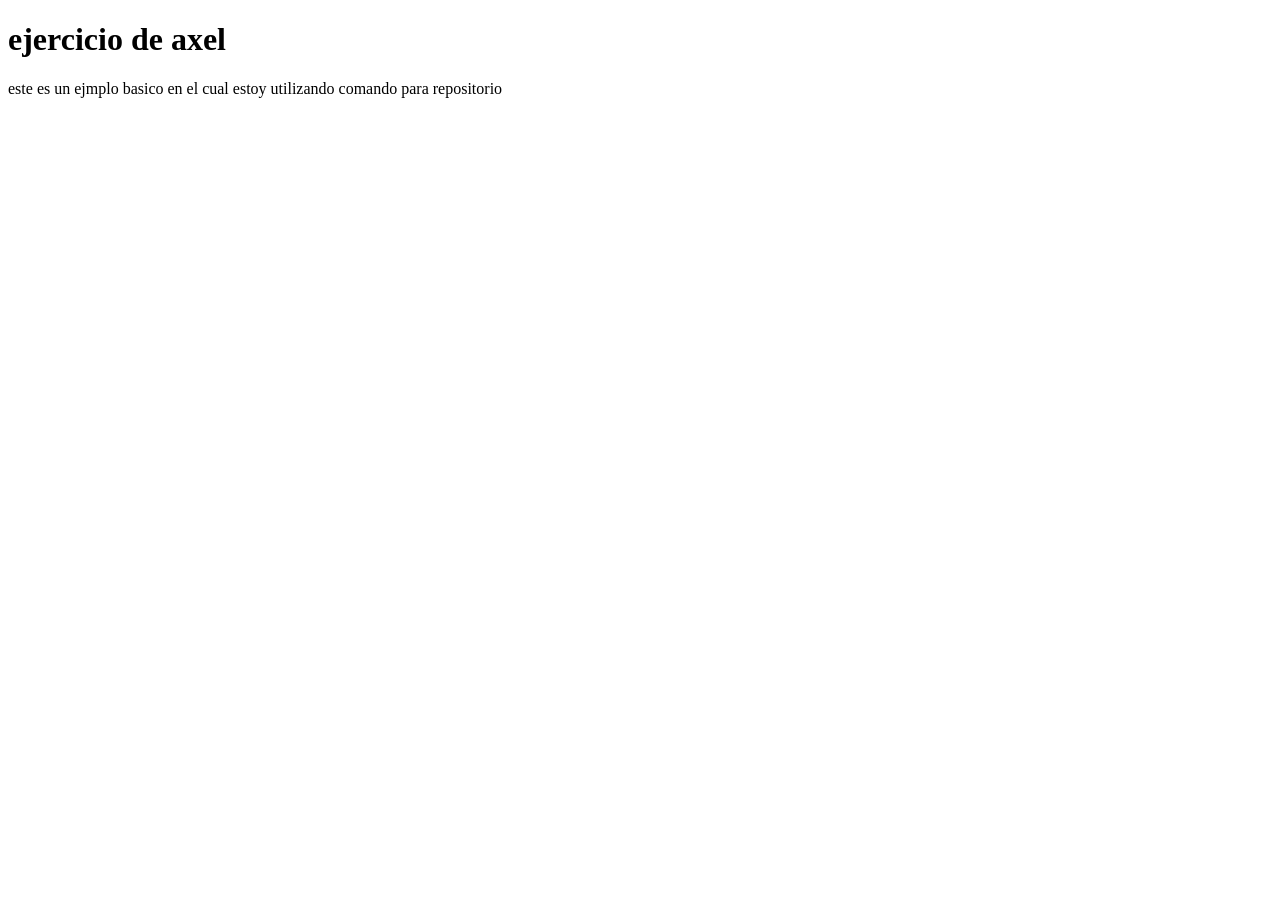
==== index.html @ 8bb1ef77 "mi primer repositorio con el archivo index" ====
<!DOCTYPE html>
<html lang="en">
<head>
    <meta charset="UTF-8">
    <meta name="viewport" content="width=device-width, initial-scale=1.0">
    <title>Document</title>
    <h1> ejercicio de axel</h1>

</head>
<body>
    este es un ejmplo basico en el cual estoy utilizando comando para repositorio
</body>
</html>
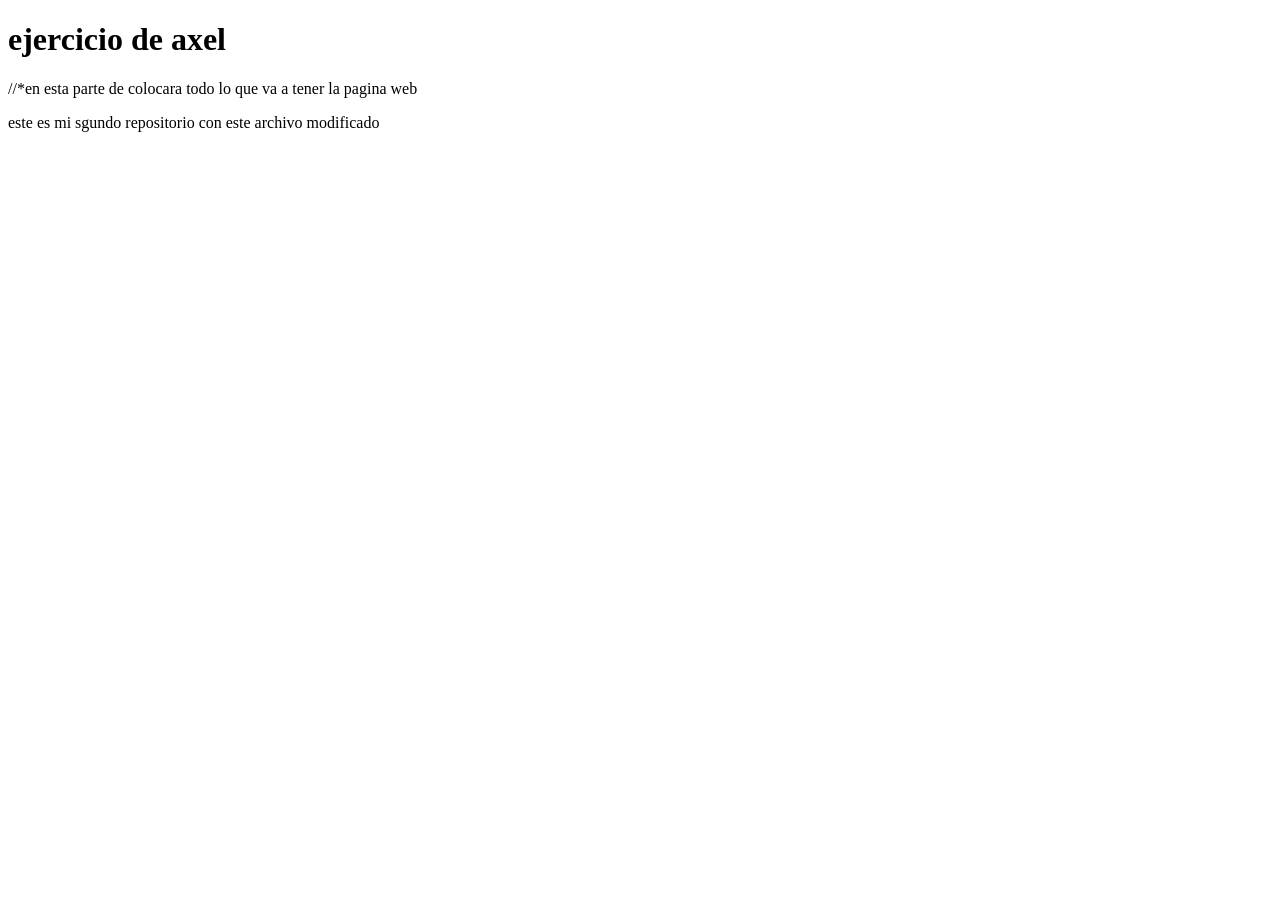
==== commit 98feb311: "cambio archivo index" ====
--- a/index.html
+++ b/index.html
@@ -3,11 +3,12 @@
 <head>
     <meta charset="UTF-8">
     <meta name="viewport" content="width=device-width, initial-scale=1.0">
-    <title>Document</title>
+    <title>ejemplo pagina web basica</title>
     <h1> ejercicio de axel</h1>
 
 </head>
 <body>
-    este es un ejmplo basico en el cual estoy utilizando comando para repositorio
+    //*en esta parte de colocara todo lo que va a tener la pagina web
+    <p> este es mi sgundo repositorio con este archivo modificado</p>
 </body>
 </html>
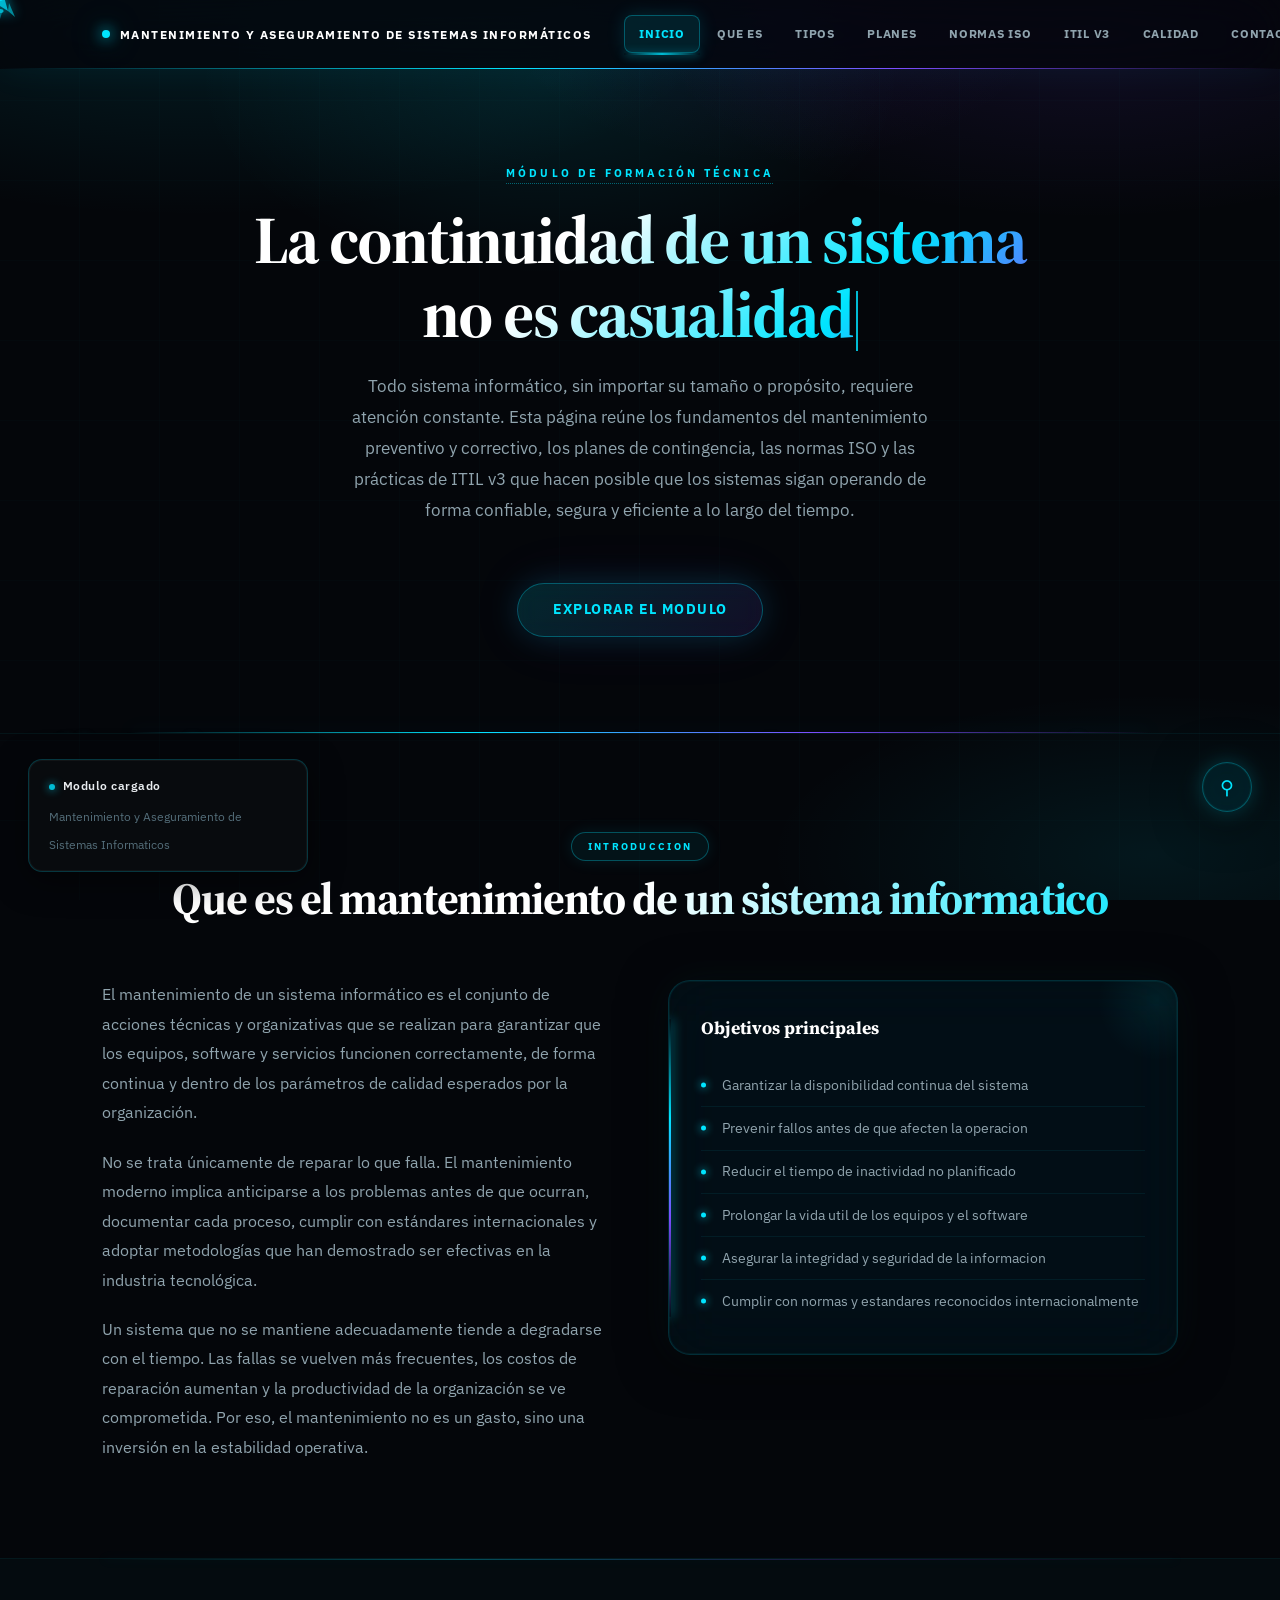
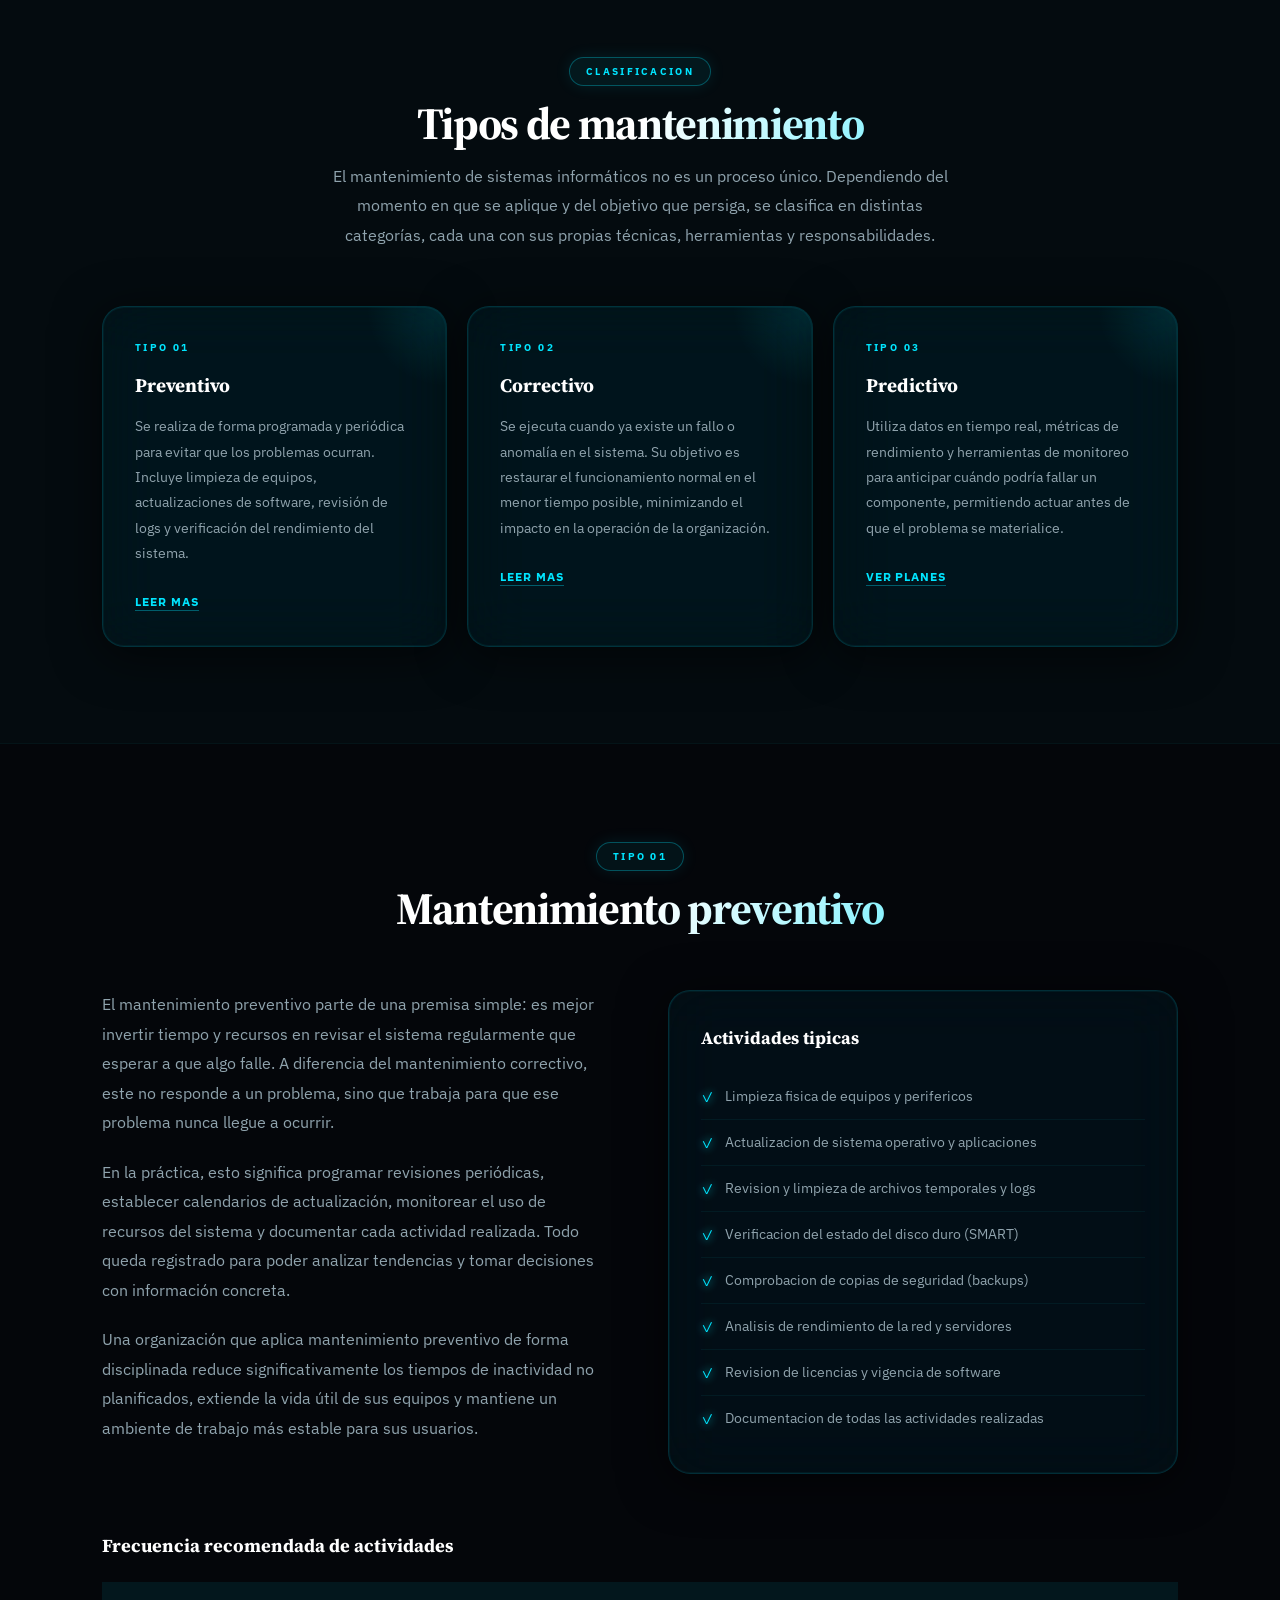
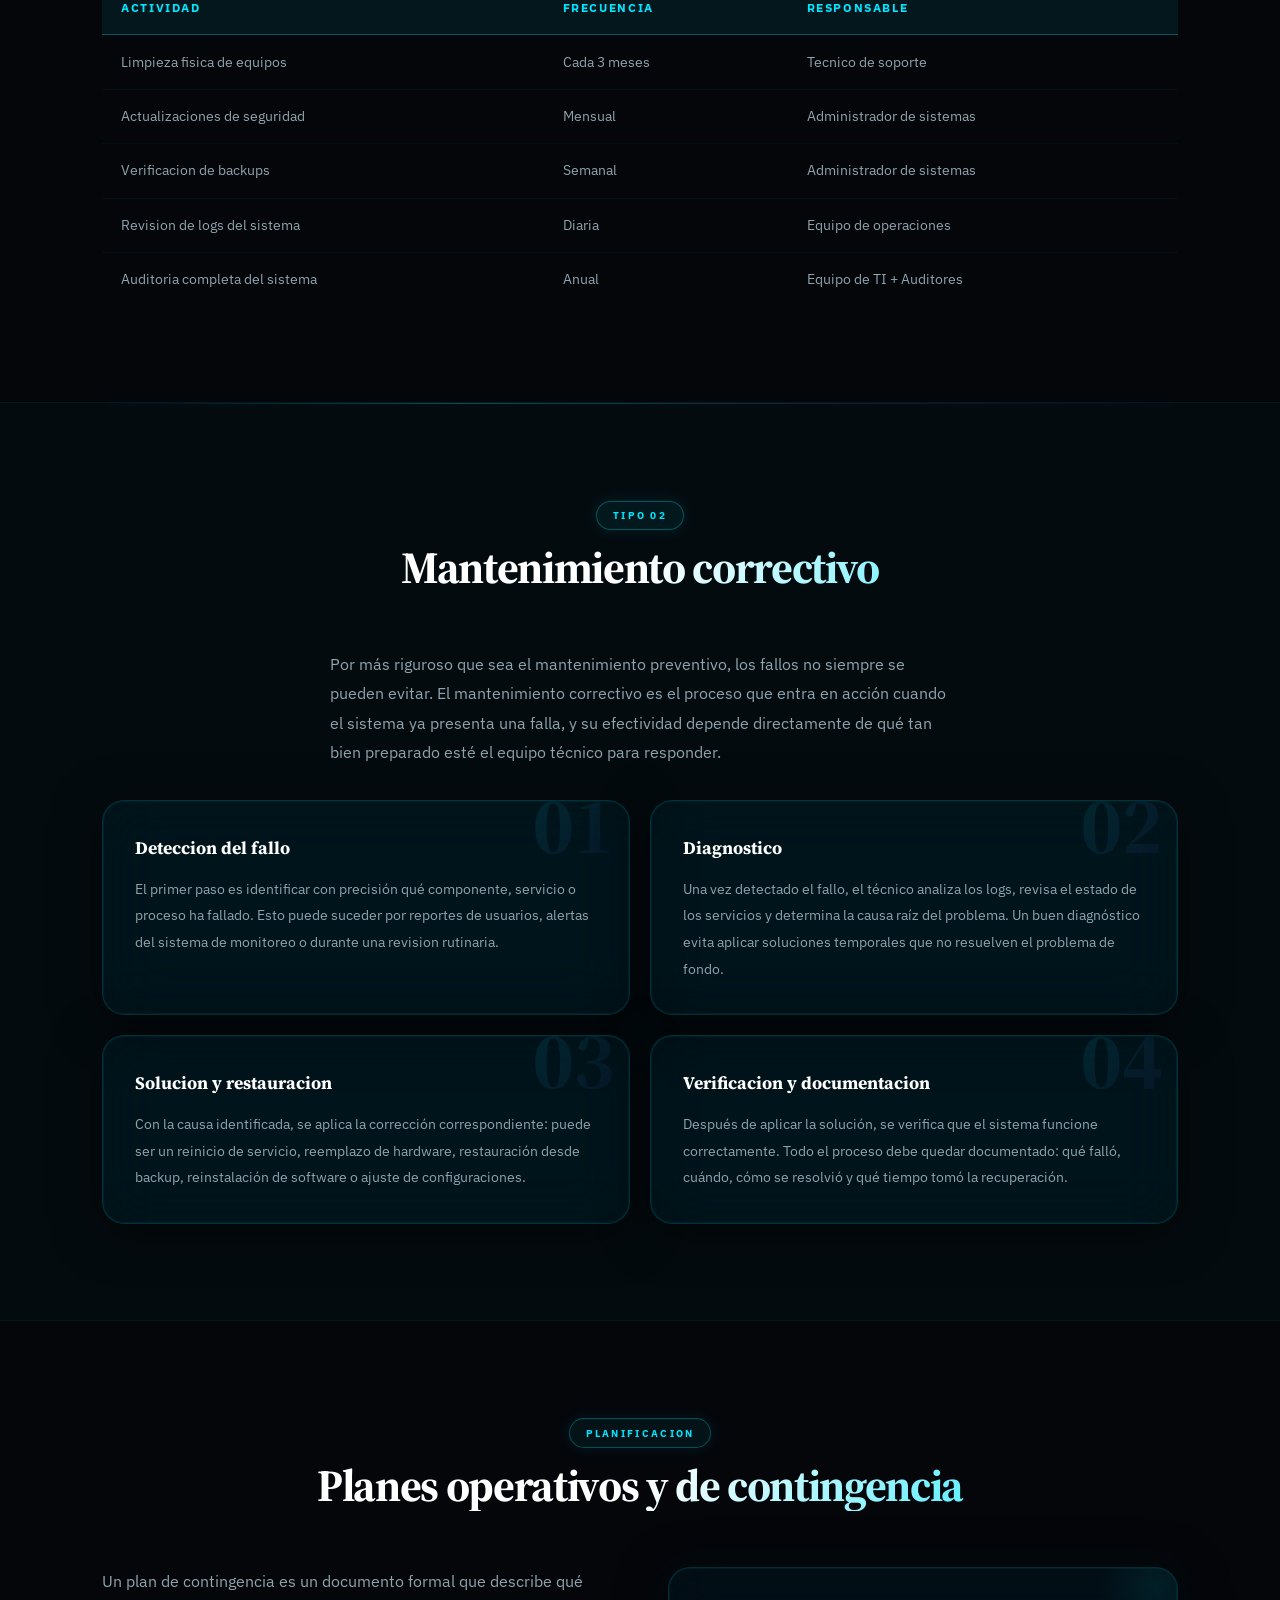
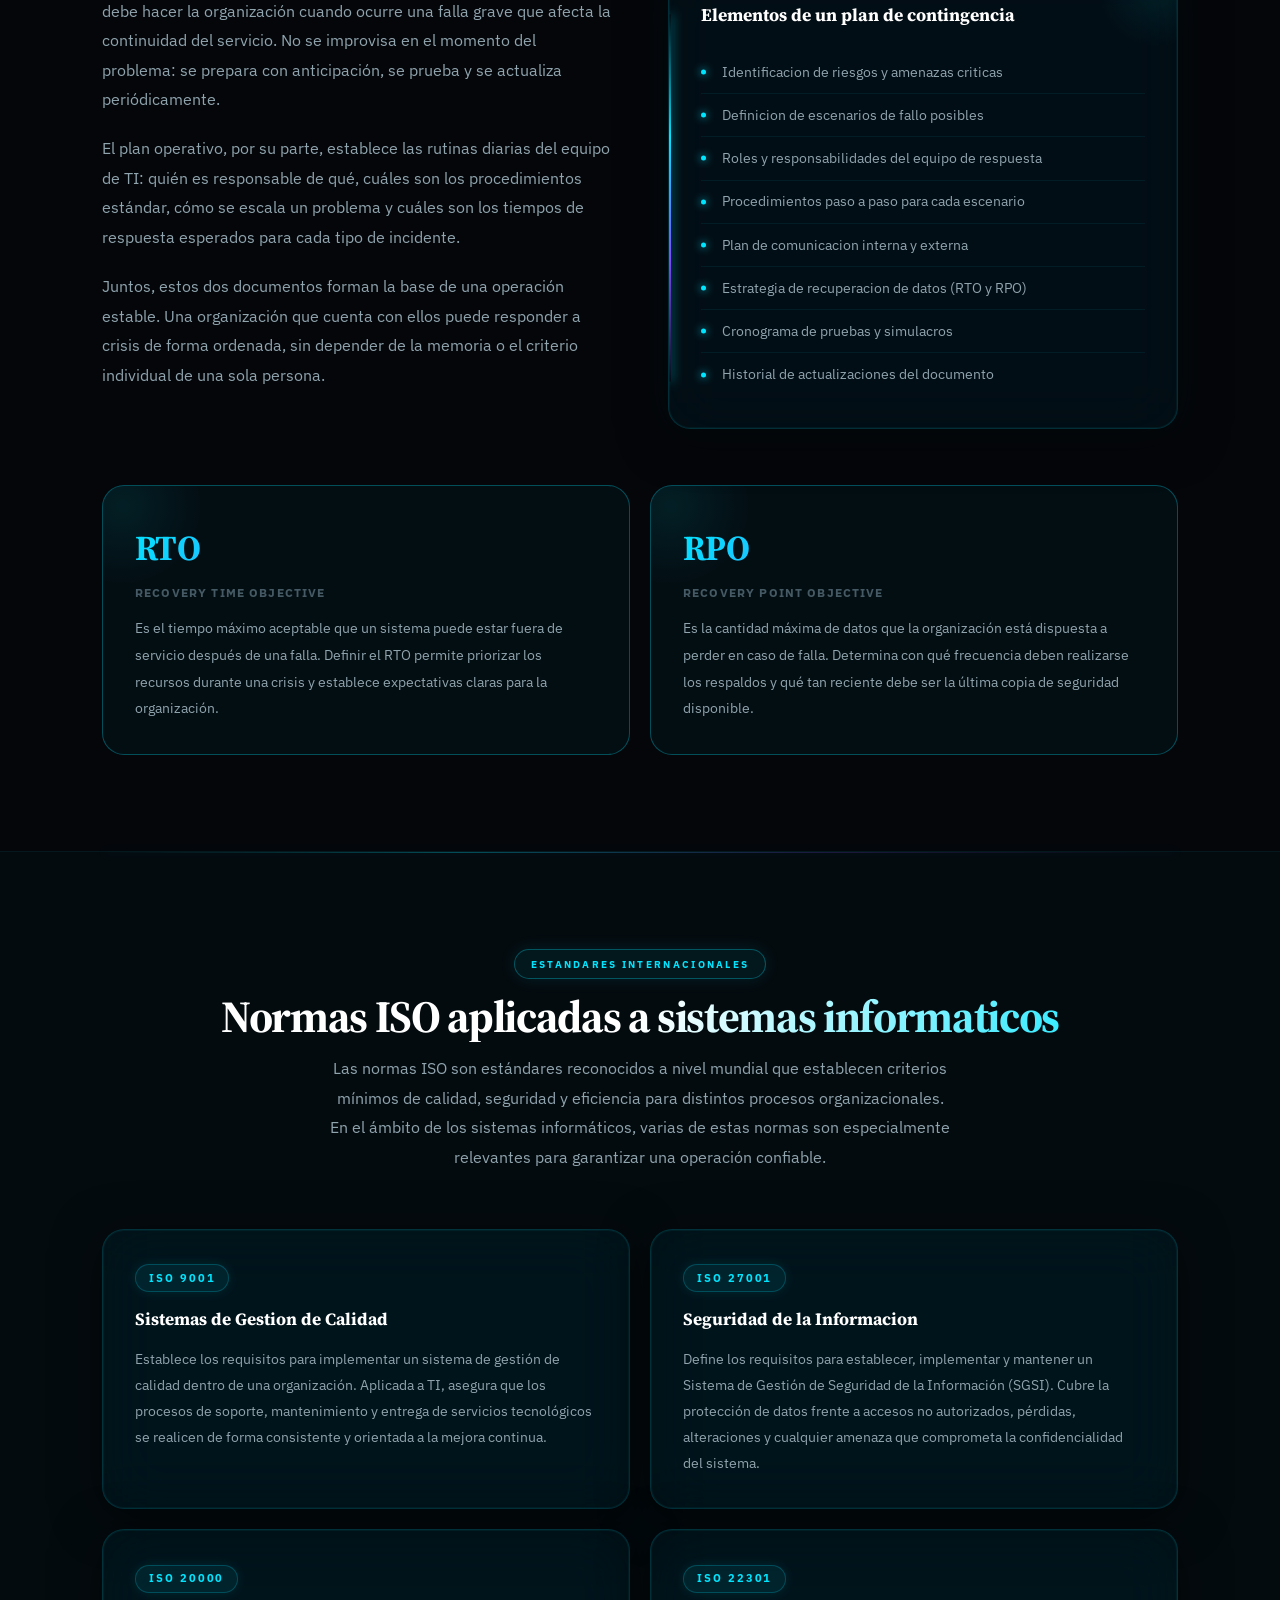
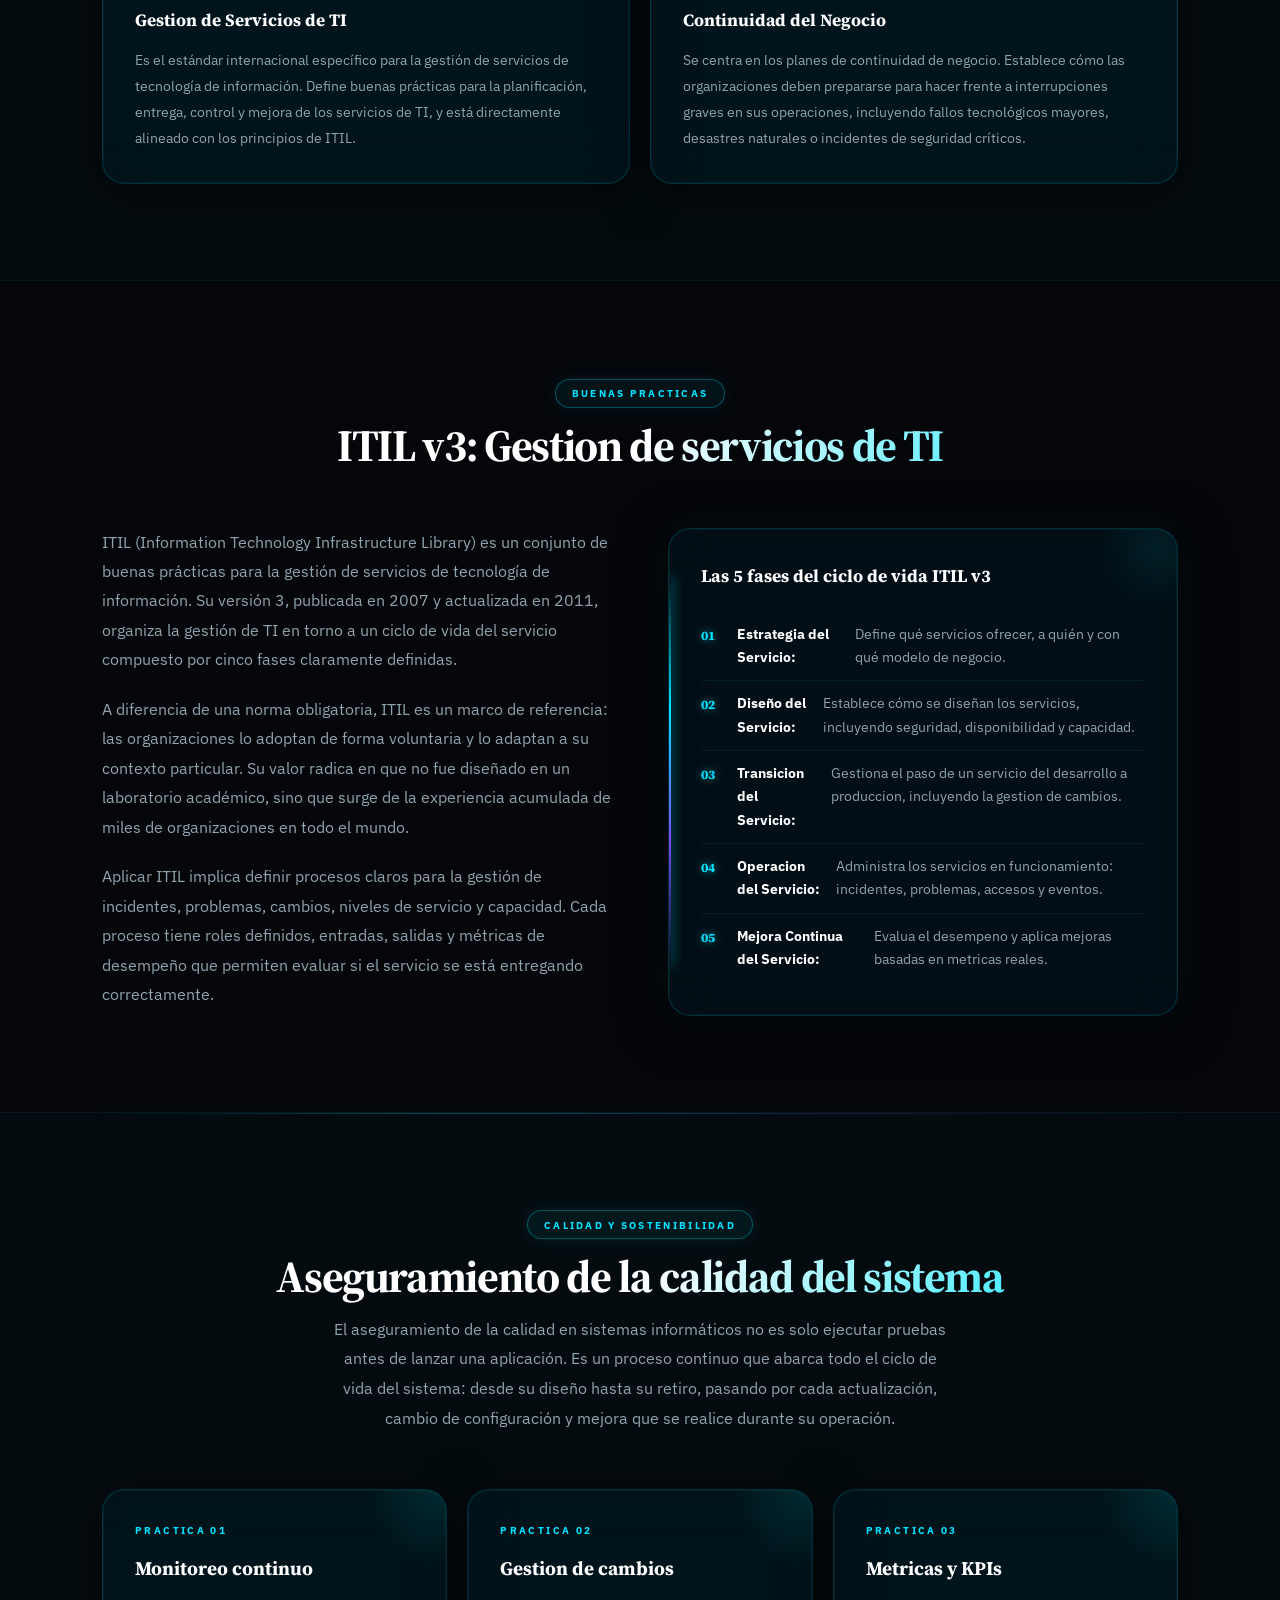
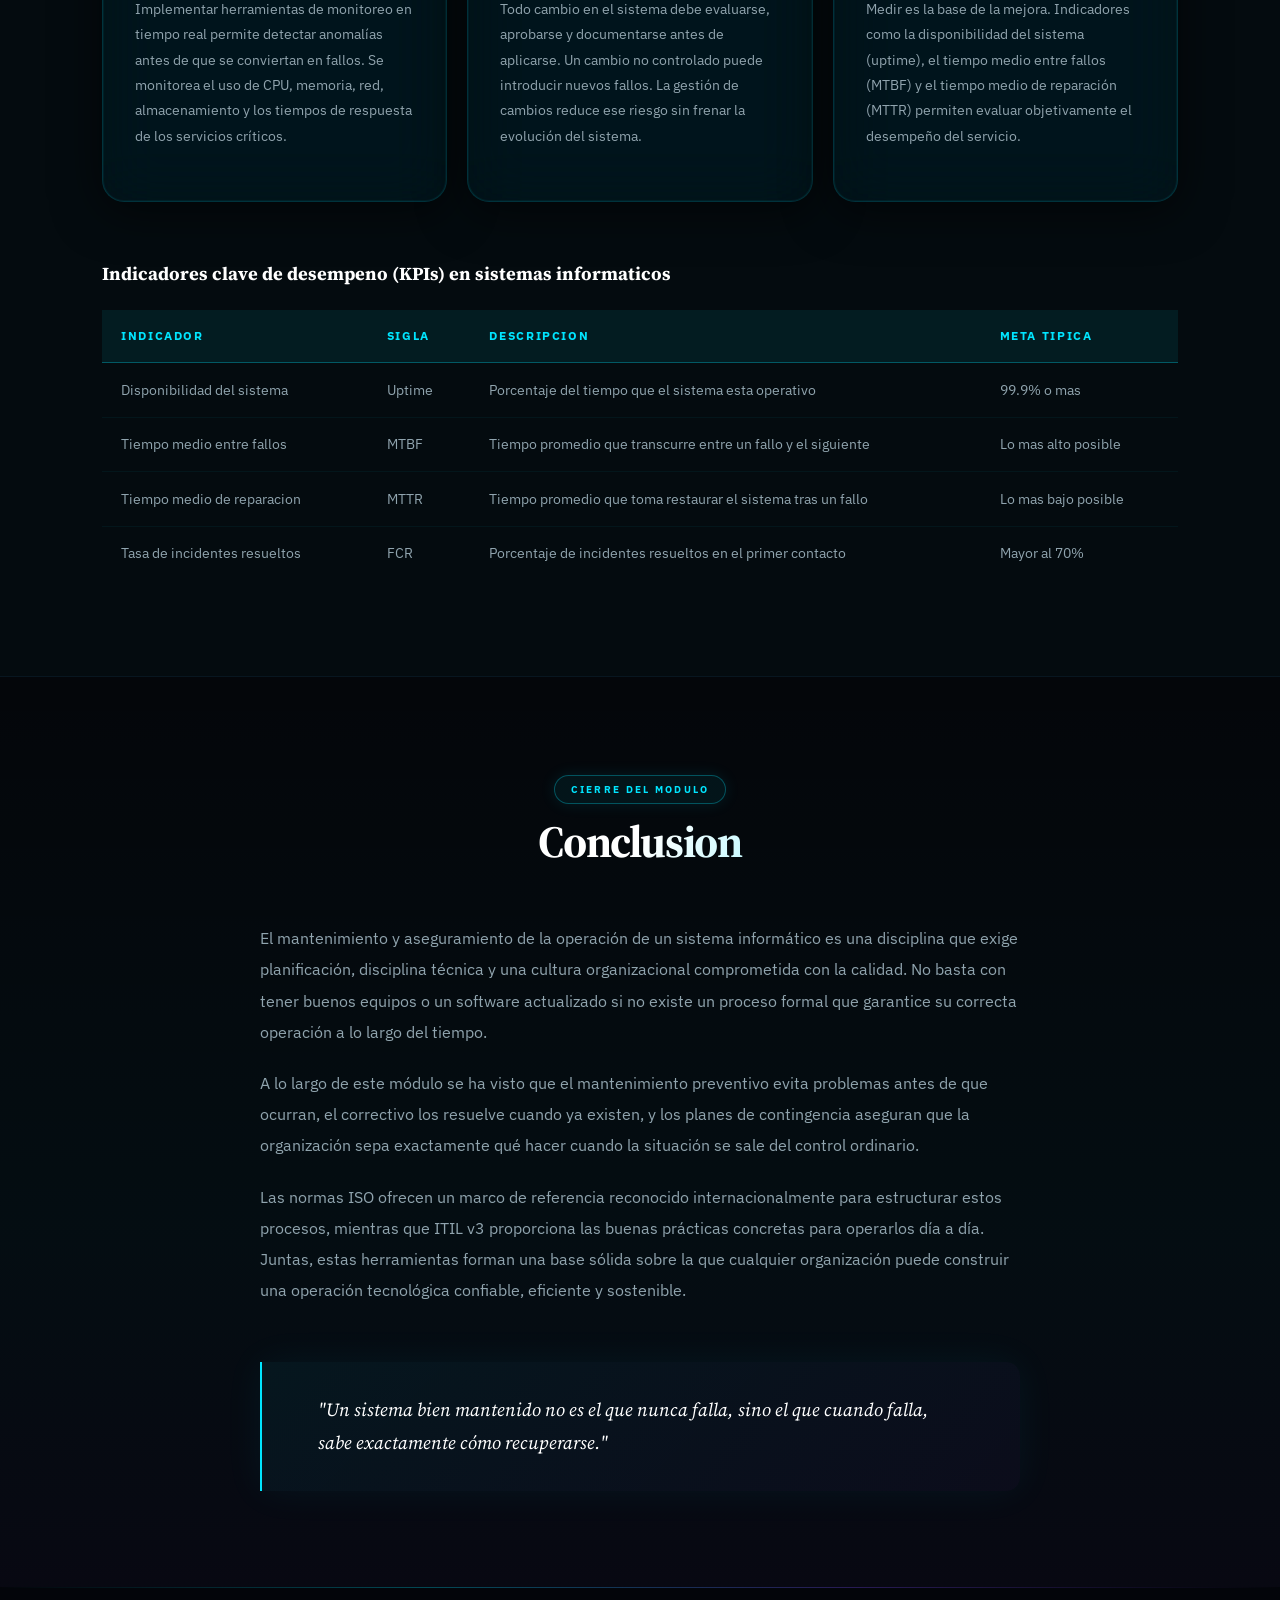
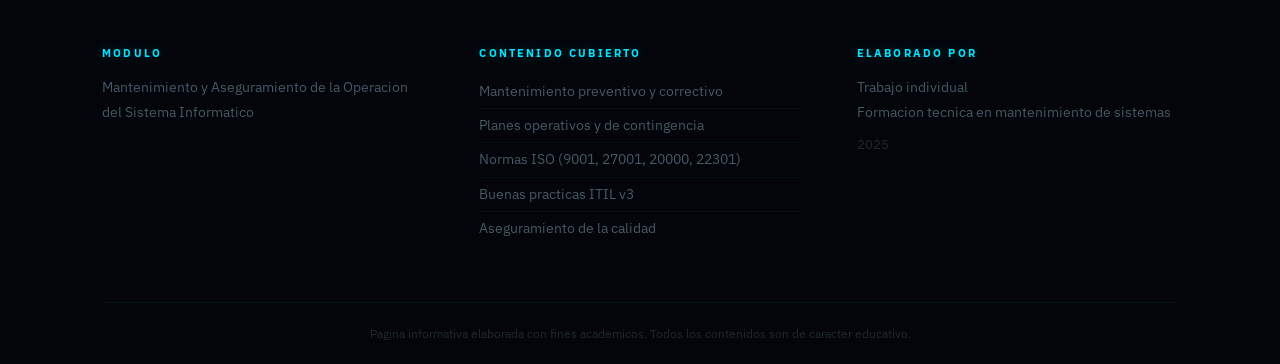
==== commit 8eb874ec: "git commit -adicione un contact, script y un style" ====
--- a/index.html
+++ b/index.html
@@ -1,14 +1,1198 @@
 <!DOCTYPE html>
-<html lang="en">
+<!-- Declaración del tipo de documento: le indica al navegador que este archivo sigue el estándar HTML5 -->
+
+<html lang="es">
+<!-- Etiqueta raíz de todo el documento HTML. El atributo lang="es" le dice al navegador y a los lectores de pantalla que el contenido está en español -->
+
 <head>
-    <meta charset="UTF-8">
-    <meta name="viewport" content="width=device-width, initial-scale=1.0">
-    <title>ejemplo pagina web basica</title>
-    <h1> ejercicio de axel</h1>
+  <!-- La sección <head> contiene metadatos del documento: no se muestra en pantalla pero es esencial para el navegador y los motores de búsqueda -->
+
+  <meta charset="UTF-8" />
+  <!-- Define la codificación de caracteres como UTF-8, lo que permite mostrar tildes, ñ y otros caracteres del español correctamente -->
+
+  <meta name="viewport" content="width=device-width, initial-scale=1.0" />
+  <!-- Hace que la página sea responsiva: ajusta el ancho al del dispositivo y evita que se vea en zoom reducido en móviles -->
+
+  <meta name="description" content="Página informativa sobre el mantenimiento y aseguramiento de la operación del sistema informático, incluyendo mantenimiento preventivo, correctivo, normas ISO e ITIL v3." />
+  <!-- Descripción de la página para motores de búsqueda. Aparece en los resultados de Google como el texto debajo del título -->
+
+  <meta name="author" content="Estudiante - Módulo Mantenimiento de Sistemas" />
+  <!-- Indica el autor del documento -->
+
+  <title>Mantenimiento y Aseguramiento de Sistemas Informáticos</title>
+  <!-- Título que aparece en la pestaña del navegador y en los resultados de búsqueda -->
+
+  <link rel="stylesheet" href="style.css" />
+  <!-- Vincula el archivo externo style.css que contendrá todos los estilos visuales de la página. Se trabajará aparte -->
+
+  <link href="https://fonts.googleapis.com/css2?family=Source+Serif+4:wght@400;600;700&family=IBM+Plex+Sans:wght@400;500;600&display=swap" rel="stylesheet" />
+  <!-- Importa dos tipografías de Google Fonts: Source Serif 4 para títulos y IBM Plex Sans para cuerpo de texto -->
 
 </head>
+
 <body>
-    //*en esta parte de colocara todo lo que va a tener la pagina web
-    <p> este es mi sgundo repositorio con este archivo modificado</p>
+  <!-- La etiqueta <body> contiene todo el contenido visible de la página: textos, imágenes, menús, secciones, etc. -->
+
+  <!-- ============================================================
+       ENCABEZADO PRINCIPAL (HEADER)
+       Contiene el título del sitio y el menú de navegación principal.
+       Se muestra fijo en la parte superior de la página.
+  ============================================================ -->
+  <header id="inicio">
+    <!-- <header> es un elemento semántico de HTML5 que representa la cabecera del sitio -->
+    <!-- id="inicio" permite que el menú pueda hacer scroll hasta esta sección con un enlace ancla (#inicio) -->
+
+    <div class="header-inner">
+      <!-- Contenedor interno que limita el ancho del contenido y lo centra en pantalla -->
+
+      <div class="logo-area">
+        <!-- Área del logo o nombre del sitio, ubicada a la izquierda del encabezado -->
+        <span class="logo-tag">Módulo Técnico</span>
+        <!-- Etiqueta pequeña sobre el título principal que categoriza el tipo de contenido -->
+        <h1 class="site-title">Mantenimiento y Aseguramiento de Sistemas Informáticos</h1>
+        <!-- Título principal del sitio. H1 es el encabezado más importante del documento; solo debe haber uno por página -->
+      </div>
+
+      <!-- ============================================================
+           MENÚ DE NAVEGACIÓN PRINCIPAL
+           Permite al usuario moverse entre las secciones de la página
+           usando anclas (href="#id") sin recargar el documento.
+      ============================================================ -->
+      <nav class="main-nav" aria-label="Navegación principal">
+        <!-- <nav> es un elemento semántico para bloques de navegación -->
+        <!-- aria-label ayuda a los lectores de pantalla a identificar que este es el menú principal -->
+
+        <ul class="nav-list">
+          <!-- Lista desordenada que agrupa todos los ítems del menú -->
+
+          <li><a href="#inicio">Inicio</a></li>
+          <!-- Cada <li> es un ítem de menú. El href="#id" hace scroll hasta la sección con ese id -->
+
+          <li><a href="#que-es">Que es</a></li>
+          <!-- Enlace hacia la sección "Qué es el mantenimiento" -->
+
+          <li class="has-dropdown">
+            <!-- Ítem con submenú desplegable. La clase "has-dropdown" se usará en CSS para estilizarlo -->
+            <a href="#tipos">Tipos</a>
+            <!-- Enlace principal que también dirige a la sección de tipos -->
+
+            <ul class="dropdown">
+              <!-- Submenú oculto que aparece al hacer hover sobre el ítem padre -->
+              <li><a href="#preventivo">Preventivo</a></li>
+              <li><a href="#correctivo">Correctivo</a></li>
+            </ul>
+          </li>
+
+          <li><a href="#planes">Planes</a></li>
+          <!-- Enlace a la sección de planes operativos y de contingencia -->
+
+          <li><a href="#normas-iso">Normas ISO</a></li>
+          <!-- Enlace a la sección sobre normas ISO aplicadas a sistemas informáticos -->
+
+          <li><a href="#itil">ITIL v3</a></li>
+          <!-- Enlace a la sección sobre las buenas prácticas de ITIL versión 3 -->
+
+          <li><a href="#calidad">Calidad</a></li>
+          <!-- Enlace a la sección sobre aseguramiento de la calidad del sistema -->
+
+          <li><a href="#contact.html">Contacto</a></li>
+          <!-- Enlace hacia la conclusión del módulo -->
+
+        </ul>
+        <!-- Fin de la lista de navegación -->
+
+      </nav>
+      <!-- Fin del menú de navegación -->
+
+    </div>
+    <!-- Fin del contenedor interno del header -->
+
+  </header>
+  <!-- Fin del encabezado -->
+
+
+  <!-- ============================================================
+       SECCIÓN HERO (PRESENTACIÓN)
+       Primera sección visible al cargar la página. Contiene
+       una introducción breve y llamativa al tema del módulo.
+  ============================================================ -->
+  <section class="hero">
+    <!-- <section> agrupa contenido temáticamente relacionado. La clase "hero" le da estilos especiales de portada -->
+
+    <div class="container">
+      <!-- Contenedor reutilizable que centra y limita el ancho del contenido -->
+
+      <p class="hero-label">Módulo de formación técnica</p>
+      <!-- Etiqueta pequeña que contextualiza la sección antes del título -->
+
+      <h2 class="hero-title">La continuidad de un sistema no es casualidad</h2>
+      <!-- Título llamativo de la sección hero. Usa H2 porque H1 ya está en el header -->
+
+      <p class="hero-text">
+        Todo sistema informático, sin importar su tamaño o propósito, requiere atención constante. 
+        Esta página reúne los fundamentos del mantenimiento preventivo y correctivo, los planes de 
+        contingencia, las normas ISO y las prácticas de ITIL v3 que hacen posible que los sistemas 
+        sigan operando de forma confiable, segura y eficiente a lo largo del tiempo.
+      </p>
+      <!-- Párrafo introductorio redactado de forma natural, como lo escribiría un estudiante -->
+
+      <a href="#que-es" class="btn-primary">Explorar el modulo</a>
+      <!-- Botón de llamada a la acción que lleva al usuario a la primera sección de contenido -->
+
+    </div>
+
+  </section>
+  <!-- Fin de la sección hero -->
+
+
+  <!-- ============================================================
+       SECCIÓN: QUÉ ES EL MANTENIMIENTO DE SISTEMAS
+       Explica el concepto general del módulo de forma introductoria.
+  ============================================================ -->
+  <section id="que-es" class="section-block">
+    <!-- id="que-es" permite que el enlace del menú haga scroll hasta aquí al hacer clic -->
+    <!-- La clase "section-block" se usará en CSS para dar espaciado y estilo uniforme a todas las secciones -->
+
+    <div class="container">
+
+      <div class="section-header">
+        <!-- Contenedor del encabezado de sección: título y subtítulo descriptivo -->
+        <span class="section-tag">Introduccion</span>
+        <h2>Que es el mantenimiento de un sistema informatico</h2>
+      </div>
+
+      <div class="content-grid two-col">
+        <!-- Contenedor en grilla de dos columnas: texto a la izquierda, cuadro destacado a la derecha -->
+        <!-- La clase "two-col" se usará en CSS para aplicar display: grid con dos columnas -->
+
+        <div class="text-block">
+          <!-- Bloque de texto corrido con párrafos explicativos -->
+
+          <p>
+            El mantenimiento de un sistema informático es el conjunto de acciones técnicas y 
+            organizativas que se realizan para garantizar que los equipos, software y servicios 
+            funcionen correctamente, de forma continua y dentro de los parámetros de calidad 
+            esperados por la organización.
+          </p>
+
+          <p>
+            No se trata únicamente de reparar lo que falla. El mantenimiento moderno implica 
+            anticiparse a los problemas antes de que ocurran, documentar cada proceso, cumplir 
+            con estándares internacionales y adoptar metodologías que han demostrado ser efectivas 
+            en la industria tecnológica.
+          </p>
+
+          <p>
+            Un sistema que no se mantiene adecuadamente tiende a degradarse con el tiempo. 
+            Las fallas se vuelven más frecuentes, los costos de reparación aumentan y la 
+            productividad de la organización se ve comprometida. Por eso, el mantenimiento 
+            no es un gasto, sino una inversión en la estabilidad operativa.
+          </p>
+
+        </div>
+        <!-- Fin del bloque de texto -->
+
+        <aside class="highlight-box">
+          <!-- <aside> contiene información complementaria relacionada con el texto principal -->
+          <!-- "highlight-box" le dará estilos visuales destacados en CSS -->
+
+          <h3>Objetivos principales</h3>
+          <!-- Subtítulo del cuadro destacado -->
+
+          <ul class="icon-list">
+            <!-- Lista de objetivos clave del mantenimiento de sistemas -->
+            <li>Garantizar la disponibilidad continua del sistema</li>
+            <li>Prevenir fallos antes de que afecten la operacion</li>
+            <li>Reducir el tiempo de inactividad no planificado</li>
+            <li>Prolongar la vida util de los equipos y el software</li>
+            <li>Asegurar la integridad y seguridad de la informacion</li>
+            <li>Cumplir con normas y estandares reconocidos internacionalmente</li>
+          </ul>
+
+        </aside>
+        <!-- Fin del cuadro destacado -->
+
+      </div>
+      <!-- Fin de la grilla de dos columnas -->
+
+    </div>
+
+  </section>
+  <!-- Fin de la sección "Qué es" -->
+
+
+  <!-- ============================================================
+       SECCIÓN: TIPOS DE MANTENIMIENTO
+       Introducción general a los tipos antes de desarrollar
+       cada uno en su propia subsección.
+  ============================================================ -->
+  <section id="tipos" class="section-block alt-bg">
+    <!-- "alt-bg" le dará un color de fondo alternativo para diferenciar visualmente las secciones -->
+
+    <div class="container">
+
+      <div class="section-header">
+        <span class="section-tag">Clasificacion</span>
+        <h2>Tipos de mantenimiento</h2>
+        <p class="section-intro">
+          El mantenimiento de sistemas informáticos no es un proceso único. Dependiendo del 
+          momento en que se aplique y del objetivo que persiga, se clasifica en distintas 
+          categorías, cada una con sus propias técnicas, herramientas y responsabilidades.
+        </p>
+        <!-- Párrafo introductorio debajo del título de sección -->
+      </div>
+
+      <div class="cards-row">
+        <!-- Contenedor de tarjetas informativas alineadas horizontalmente -->
+
+        <!-- Tarjeta 1: Mantenimiento Preventivo -->
+        <div class="info-card">
+          <!-- Cada "info-card" es una tarjeta con información resumida de un subtema -->
+          <div class="card-label">Tipo 01</div>
+          <h3>Preventivo</h3>
+          <p>
+            Se realiza de forma programada y periódica para evitar que los problemas ocurran. 
+            Incluye limpieza de equipos, actualizaciones de software, revisión de logs y 
+            verificación del rendimiento del sistema.
+          </p>
+          <a href="#preventivo" class="card-link">Leer mas</a>
+          <!-- Enlace interno hacia la subsección de mantenimiento preventivo -->
+        </div>
+
+        <!-- Tarjeta 2: Mantenimiento Correctivo -->
+        <div class="info-card">
+          <div class="card-label">Tipo 02</div>
+          <h3>Correctivo</h3>
+          <p>
+            Se ejecuta cuando ya existe un fallo o anomalía en el sistema. Su objetivo es 
+            restaurar el funcionamiento normal en el menor tiempo posible, minimizando el 
+            impacto en la operación de la organización.
+          </p>
+          <a href="#correctivo" class="card-link">Leer mas</a>
+        </div>
+
+        <!-- Tarjeta 3: Mantenimiento Predictivo -->
+        <div class="info-card">
+          <div class="card-label">Tipo 03</div>
+          <h3>Predictivo</h3>
+          <p>
+            Utiliza datos en tiempo real, métricas de rendimiento y herramientas de monitoreo 
+            para anticipar cuándo podría fallar un componente, permitiendo actuar antes de que 
+            el problema se materialice.
+          </p>
+          <a href="#planes" class="card-link">Ver planes</a>
+        </div>
+
+      </div>
+      <!-- Fin de las tarjetas -->
+
+    </div>
+
+  </section>
+  <!-- Fin de la sección de tipos -->
+
+
+  <!-- ============================================================
+       SUBSECCIÓN: MANTENIMIENTO PREVENTIVO
+       Desarrolla en detalle qué es, cómo se aplica y qué incluye
+       el mantenimiento preventivo en sistemas informáticos.
+  ============================================================ -->
+  <section id="preventivo" class="section-block">
+
+    <div class="container">
+
+      <div class="section-header">
+        <span class="section-tag">Tipo 01</span>
+        <h2>Mantenimiento preventivo</h2>
+      </div>
+
+      <div class="content-grid two-col">
+
+        <div class="text-block">
+
+          <p>
+            El mantenimiento preventivo parte de una premisa simple: es mejor invertir tiempo 
+            y recursos en revisar el sistema regularmente que esperar a que algo falle. A diferencia 
+            del mantenimiento correctivo, este no responde a un problema, sino que trabaja para 
+            que ese problema nunca llegue a ocurrir.
+          </p>
+
+          <p>
+            En la práctica, esto significa programar revisiones periódicas, establecer calendarios 
+            de actualización, monitorear el uso de recursos del sistema y documentar cada actividad 
+            realizada. Todo queda registrado para poder analizar tendencias y tomar decisiones 
+            con información concreta.
+          </p>
+
+          <p>
+            Una organización que aplica mantenimiento preventivo de forma disciplinada reduce 
+            significativamente los tiempos de inactividad no planificados, extiende la vida útil 
+            de sus equipos y mantiene un ambiente de trabajo más estable para sus usuarios.
+          </p>
+
+        </div>
+
+        <div class="checklist-box">
+          <!-- Cuadro con lista de verificación de actividades preventivas -->
+
+          <h3>Actividades tipicas</h3>
+
+          <ul class="checklist">
+            <!-- Lista de tareas comunes del mantenimiento preventivo -->
+            <li>
+              <span class="check-mark">&#10003;</span>
+              <!-- Caracter HTML para mostrar el simbolo de verificacion (checkmark) -->
+              Limpieza fisica de equipos y perifericos
+            </li>
+            <li>
+              <span class="check-mark">&#10003;</span>
+              Actualizacion de sistema operativo y aplicaciones
+            </li>
+            <li>
+              <span class="check-mark">&#10003;</span>
+              Revision y limpieza de archivos temporales y logs
+            </li>
+            <li>
+              <span class="check-mark">&#10003;</span>
+              Verificacion del estado del disco duro (SMART)
+            </li>
+            <li>
+              <span class="check-mark">&#10003;</span>
+              Comprobacion de copias de seguridad (backups)
+            </li>
+            <li>
+              <span class="check-mark">&#10003;</span>
+              Analisis de rendimiento de la red y servidores
+            </li>
+            <li>
+              <span class="check-mark">&#10003;</span>
+              Revision de licencias y vigencia de software
+            </li>
+            <li>
+              <span class="check-mark">&#10003;</span>
+              Documentacion de todas las actividades realizadas
+            </li>
+          </ul>
+
+        </div>
+
+      </div>
+
+      <!-- Subsección con tabla de frecuencias de mantenimiento -->
+      <div class="table-wrapper">
+        <!-- Contenedor de la tabla que permite scroll horizontal en pantallas pequeñas -->
+
+        <h3>Frecuencia recomendada de actividades</h3>
+        <!-- Título de la tabla -->
+
+        <table class="data-table">
+          <!-- Tabla HTML con datos estructurados sobre frecuencias de mantenimiento -->
+
+          <thead>
+            <!-- Encabezado de la tabla -->
+            <tr>
+              <th>Actividad</th>
+              <th>Frecuencia</th>
+              <th>Responsable</th>
+            </tr>
+          </thead>
+
+          <tbody>
+            <!-- Cuerpo de la tabla con las filas de datos -->
+            <tr>
+              <td>Limpieza fisica de equipos</td>
+              <td>Cada 3 meses</td>
+              <td>Tecnico de soporte</td>
+            </tr>
+            <tr>
+              <td>Actualizaciones de seguridad</td>
+              <td>Mensual</td>
+              <td>Administrador de sistemas</td>
+            </tr>
+            <tr>
+              <td>Verificacion de backups</td>
+              <td>Semanal</td>
+              <td>Administrador de sistemas</td>
+            </tr>
+            <tr>
+              <td>Revision de logs del sistema</td>
+              <td>Diaria</td>
+              <td>Equipo de operaciones</td>
+            </tr>
+            <tr>
+              <td>Auditoria completa del sistema</td>
+              <td>Anual</td>
+              <td>Equipo de TI + Auditores</td>
+            </tr>
+          </tbody>
+
+        </table>
+
+      </div>
+      <!-- Fin de la tabla -->
+
+    </div>
+
+  </section>
+  <!-- Fin de mantenimiento preventivo -->
+
+
+  <!-- ============================================================
+       SUBSECCIÓN: MANTENIMIENTO CORRECTIVO
+       Explica qué hacer cuando el sistema ya ha fallado, cómo
+       responder y qué proceso seguir para restablecer la operación.
+  ============================================================ -->
+  <section id="correctivo" class="section-block alt-bg">
+
+    <div class="container">
+
+      <div class="section-header">
+        <span class="section-tag">Tipo 02</span>
+        <h2>Mantenimiento correctivo</h2>
+      </div>
+
+      <p class="section-intro">
+        Por más riguroso que sea el mantenimiento preventivo, los fallos no siempre se pueden 
+        evitar. El mantenimiento correctivo es el proceso que entra en acción cuando el sistema 
+        ya presenta una falla, y su efectividad depende directamente de qué tan bien preparado 
+        esté el equipo técnico para responder.
+      </p>
+
+      <div class="steps-grid">
+        <!-- Contenedor de pasos numerados del proceso correctivo -->
+
+        <!-- Paso 1 -->
+        <div class="step-card">
+          <!-- Cada step-card representa una etapa del proceso de mantenimiento correctivo -->
+          <div class="step-number">01</div>
+          <!-- Número visual del paso, no es funcional sino decorativo y orientativo -->
+          <h3>Deteccion del fallo</h3>
+          <p>
+            El primer paso es identificar con precisión qué componente, servicio o proceso 
+            ha fallado. Esto puede suceder por reportes de usuarios, alertas del sistema de 
+            monitoreo o durante una revision rutinaria.
+          </p>
+        </div>
+
+        <!-- Paso 2 -->
+        <div class="step-card">
+          <div class="step-number">02</div>
+          <h3>Diagnostico</h3>
+          <p>
+            Una vez detectado el fallo, el técnico analiza los logs, revisa el estado de los 
+            servicios y determina la causa raíz del problema. Un buen diagnóstico evita aplicar 
+            soluciones temporales que no resuelven el problema de fondo.
+          </p>
+        </div>
+
+        <!-- Paso 3 -->
+        <div class="step-card">
+          <div class="step-number">03</div>
+          <h3>Solucion y restauracion</h3>
+          <p>
+            Con la causa identificada, se aplica la corrección correspondiente: puede ser 
+            un reinicio de servicio, reemplazo de hardware, restauración desde backup, 
+            reinstalación de software o ajuste de configuraciones.
+          </p>
+        </div>
+
+        <!-- Paso 4 -->
+        <div class="step-card">
+          <div class="step-number">04</div>
+          <h3>Verificacion y documentacion</h3>
+          <p>
+            Después de aplicar la solución, se verifica que el sistema funcione correctamente. 
+            Todo el proceso debe quedar documentado: qué falló, cuándo, cómo se resolvió 
+            y qué tiempo tomó la recuperación.
+          </p>
+        </div>
+
+      </div>
+      <!-- Fin de los pasos -->
+
+    </div>
+
+  </section>
+  <!-- Fin del mantenimiento correctivo -->
+
+
+  <!-- ============================================================
+       SECCIÓN: PLANES OPERATIVOS Y DE CONTINGENCIA
+       Explica cómo prepararse para escenarios de fallo mayor
+       mediante la planificación anticipada.
+  ============================================================ -->
+  <section id="planes" class="section-block">
+
+    <div class="container">
+
+      <div class="section-header">
+        <span class="section-tag">Planificacion</span>
+        <h2>Planes operativos y de contingencia</h2>
+      </div>
+
+      <div class="content-grid two-col">
+
+        <div class="text-block">
+
+          <p>
+            Un plan de contingencia es un documento formal que describe qué debe hacer 
+            la organización cuando ocurre una falla grave que afecta la continuidad del 
+            servicio. No se improvisa en el momento del problema: se prepara con anticipación, 
+            se prueba y se actualiza periódicamente.
+          </p>
+
+          <p>
+            El plan operativo, por su parte, establece las rutinas diarias del equipo de TI: 
+            quién es responsable de qué, cuáles son los procedimientos estándar, cómo se 
+            escala un problema y cuáles son los tiempos de respuesta esperados para cada 
+            tipo de incidente.
+          </p>
+
+          <p>
+            Juntos, estos dos documentos forman la base de una operación estable. Una 
+            organización que cuenta con ellos puede responder a crisis de forma ordenada, 
+            sin depender de la memoria o el criterio individual de una sola persona.
+          </p>
+
+        </div>
+
+        <div class="highlight-box">
+          <h3>Elementos de un plan de contingencia</h3>
+
+          <ul class="icon-list">
+            <li>Identificacion de riesgos y amenazas criticas</li>
+            <li>Definicion de escenarios de fallo posibles</li>
+            <li>Roles y responsabilidades del equipo de respuesta</li>
+            <li>Procedimientos paso a paso para cada escenario</li>
+            <li>Plan de comunicacion interna y externa</li>
+            <li>Estrategia de recuperacion de datos (RTO y RPO)</li>
+            <li>Cronograma de pruebas y simulacros</li>
+            <li>Historial de actualizaciones del documento</li>
+          </ul>
+
+        </div>
+
+      </div>
+
+      <!-- Bloque adicional sobre RTO y RPO -->
+      <div class="concept-row">
+        <!-- Fila de dos conceptos técnicos importantes en la planificación de contingencia -->
+
+        <div class="concept-card">
+          <!-- Tarjeta para el concepto RTO -->
+          <h3 class="concept-title">RTO</h3>
+          <p class="concept-full">Recovery Time Objective</p>
+          <!-- Nombre completo del concepto en inglés -->
+          <p>
+            Es el tiempo máximo aceptable que un sistema puede estar fuera de servicio 
+            después de una falla. Definir el RTO permite priorizar los recursos durante 
+            una crisis y establece expectativas claras para la organización.
+          </p>
+        </div>
+
+        <div class="concept-card">
+          <!-- Tarjeta para el concepto RPO -->
+          <h3 class="concept-title">RPO</h3>
+          <p class="concept-full">Recovery Point Objective</p>
+          <p>
+            Es la cantidad máxima de datos que la organización está dispuesta a perder 
+            en caso de falla. Determina con qué frecuencia deben realizarse los respaldos 
+            y qué tan reciente debe ser la última copia de seguridad disponible.
+          </p>
+        </div>
+
+      </div>
+      <!-- Fin de conceptos RTO y RPO -->
+
+    </div>
+
+  </section>
+  <!-- Fin de la sección de planes -->
+
+
+  <!-- ============================================================
+       SECCIÓN: NORMAS ISO
+       Presenta las principales normas ISO aplicables al
+       mantenimiento y aseguramiento de sistemas informáticos.
+  ============================================================ -->
+  <section id="normas-iso" class="section-block alt-bg">
+
+    <div class="container">
+
+      <div class="section-header">
+        <span class="section-tag">Estandares internacionales</span>
+        <h2>Normas ISO aplicadas a sistemas informaticos</h2>
+        <p class="section-intro">
+          Las normas ISO son estándares reconocidos a nivel mundial que establecen criterios 
+          mínimos de calidad, seguridad y eficiencia para distintos procesos organizacionales. 
+          En el ámbito de los sistemas informáticos, varias de estas normas son especialmente 
+          relevantes para garantizar una operación confiable.
+        </p>
+      </div>
+
+      <div class="iso-grid">
+        <!-- Contenedor de tarjetas para cada norma ISO -->
+
+        <!-- Norma ISO 9001 -->
+        <div class="iso-card">
+          <!-- Cada iso-card presenta una norma con su código, nombre y descripción -->
+          <div class="iso-code">ISO 9001</div>
+          <!-- Código oficial de la norma -->
+          <h3>Sistemas de Gestion de Calidad</h3>
+          <p>
+            Establece los requisitos para implementar un sistema de gestión de calidad dentro 
+            de una organización. Aplicada a TI, asegura que los procesos de soporte, 
+            mantenimiento y entrega de servicios tecnológicos se realicen de forma consistente 
+            y orientada a la mejora continua.
+          </p>
+        </div>
+
+        <!-- Norma ISO 27001 -->
+        <div class="iso-card">
+          <div class="iso-code">ISO 27001</div>
+          <h3>Seguridad de la Informacion</h3>
+          <p>
+            Define los requisitos para establecer, implementar y mantener un Sistema de 
+            Gestión de Seguridad de la Información (SGSI). Cubre la protección de datos 
+            frente a accesos no autorizados, pérdidas, alteraciones y cualquier amenaza 
+            que comprometa la confidencialidad del sistema.
+          </p>
+        </div>
+
+        <!-- Norma ISO 20000 -->
+        <div class="iso-card">
+          <div class="iso-code">ISO 20000</div>
+          <h3>Gestion de Servicios de TI</h3>
+          <p>
+            Es el estándar internacional específico para la gestión de servicios de tecnología 
+            de información. Define buenas prácticas para la planificación, entrega, control 
+            y mejora de los servicios de TI, y está directamente alineado con los principios 
+            de ITIL.
+          </p>
+        </div>
+
+        <!-- Norma ISO 22301 -->
+        <div class="iso-card">
+          <div class="iso-code">ISO 22301</div>
+          <h3>Continuidad del Negocio</h3>
+          <p>
+            Se centra en los planes de continuidad de negocio. Establece cómo las 
+            organizaciones deben prepararse para hacer frente a interrupciones graves 
+            en sus operaciones, incluyendo fallos tecnológicos mayores, desastres naturales 
+            o incidentes de seguridad críticos.
+          </p>
+        </div>
+
+      </div>
+      <!-- Fin de la grilla de normas ISO -->
+
+    </div>
+
+  </section>
+  <!-- Fin de la sección ISO -->
+
+
+  <!-- ============================================================
+       SECCIÓN: ITIL v3
+       Explica las buenas prácticas de ITIL versión 3 y su
+       aplicación en la gestión de servicios de TI.
+  ============================================================ -->
+  <section id="itil" class="section-block">
+
+    <div class="container">
+
+      <div class="section-header">
+        <span class="section-tag">Buenas practicas</span>
+        <h2>ITIL v3: Gestion de servicios de TI</h2>
+      </div>
+
+      <div class="content-grid two-col">
+
+        <div class="text-block">
+
+          <p>
+            ITIL (Information Technology Infrastructure Library) es un conjunto de buenas 
+            prácticas para la gestión de servicios de tecnología de información. Su versión 3, 
+            publicada en 2007 y actualizada en 2011, organiza la gestión de TI en torno a 
+            un ciclo de vida del servicio compuesto por cinco fases claramente definidas.
+          </p>
+
+          <p>
+            A diferencia de una norma obligatoria, ITIL es un marco de referencia: las 
+            organizaciones lo adoptan de forma voluntaria y lo adaptan a su contexto particular. 
+            Su valor radica en que no fue diseñado en un laboratorio académico, sino que 
+            surge de la experiencia acumulada de miles de organizaciones en todo el mundo.
+          </p>
+
+          <p>
+            Aplicar ITIL implica definir procesos claros para la gestión de incidentes, 
+            problemas, cambios, niveles de servicio y capacidad. Cada proceso tiene roles 
+            definidos, entradas, salidas y métricas de desempeño que permiten evaluar si 
+            el servicio se está entregando correctamente.
+          </p>
+
+        </div>
+
+        <div class="highlight-box">
+          <h3>Las 5 fases del ciclo de vida ITIL v3</h3>
+
+          <ol class="numbered-list">
+            <!-- Lista ordenada para los 5 pasos del ciclo de vida de ITIL -->
+            <li>
+              <strong>Estrategia del Servicio:</strong> Define qué servicios ofrecer, a quién y con qué modelo de negocio.
+            </li>
+            <li>
+              <strong>Diseño del Servicio:</strong> Establece cómo se diseñan los servicios, incluyendo seguridad, disponibilidad y capacidad.
+            </li>
+            <li>
+              <strong>Transicion del Servicio:</strong> Gestiona el paso de un servicio del desarrollo a produccion, incluyendo la gestion de cambios.
+            </li>
+            <li>
+              <strong>Operacion del Servicio:</strong> Administra los servicios en funcionamiento: incidentes, problemas, accesos y eventos.
+            </li>
+            <li>
+              <strong>Mejora Continua del Servicio:</strong> Evalua el desempeno y aplica mejoras basadas en metricas reales.
+            </li>
+          </ol>
+
+        </div>
+
+      </div>
+
+    </div>
+
+  </section>
+  <!-- Fin de la sección ITIL -->
+
+
+  <!-- ============================================================
+       SECCIÓN: ASEGURAMIENTO DE LA CALIDAD
+       Aborda cómo garantizar la calidad y sostenibilidad del
+       sistema a lo largo del tiempo.
+  ============================================================ -->
+  <section id="calidad" class="section-block alt-bg">
+
+    <div class="container">
+
+      <div class="section-header">
+        <span class="section-tag">Calidad y sostenibilidad</span>
+        <h2>Aseguramiento de la calidad del sistema</h2>
+        <p class="section-intro">
+          El aseguramiento de la calidad en sistemas informáticos no es solo ejecutar pruebas 
+          antes de lanzar una aplicación. Es un proceso continuo que abarca todo el ciclo de 
+          vida del sistema: desde su diseño hasta su retiro, pasando por cada actualización, 
+          cambio de configuración y mejora que se realice durante su operación.
+        </p>
+      </div>
+
+      <div class="cards-row">
+
+        <!-- Tarjeta: Monitoreo -->
+        <div class="info-card">
+          <div class="card-label">Practica 01</div>
+          <h3>Monitoreo continuo</h3>
+          <p>
+            Implementar herramientas de monitoreo en tiempo real permite detectar anomalías 
+            antes de que se conviertan en fallos. Se monitorea el uso de CPU, memoria, 
+            red, almacenamiento y los tiempos de respuesta de los servicios críticos.
+          </p>
+        </div>
+
+        <!-- Tarjeta: Gestión de cambios -->
+        <div class="info-card">
+          <div class="card-label">Practica 02</div>
+          <h3>Gestion de cambios</h3>
+          <p>
+            Todo cambio en el sistema debe evaluarse, aprobarse y documentarse antes de 
+            aplicarse. Un cambio no controlado puede introducir nuevos fallos. La gestión 
+            de cambios reduce ese riesgo sin frenar la evolución del sistema.
+          </p>
+        </div>
+
+        <!-- Tarjeta: Métricas -->
+        <div class="info-card">
+          <div class="card-label">Practica 03</div>
+          <h3>Metricas y KPIs</h3>
+          <p>
+            Medir es la base de la mejora. Indicadores como la disponibilidad del sistema 
+            (uptime), el tiempo medio entre fallos (MTBF) y el tiempo medio de reparación 
+            (MTTR) permiten evaluar objetivamente el desempeño del servicio.
+          </p>
+        </div>
+
+      </div>
+
+      <!-- Tabla de métricas clave -->
+      <div class="table-wrapper">
+
+        <h3>Indicadores clave de desempeno (KPIs) en sistemas informaticos</h3>
+
+        <table class="data-table">
+          <thead>
+            <tr>
+              <th>Indicador</th>
+              <th>Sigla</th>
+              <th>Descripcion</th>
+              <th>Meta tipica</th>
+            </tr>
+          </thead>
+          <tbody>
+            <tr>
+              <td>Disponibilidad del sistema</td>
+              <td>Uptime</td>
+              <td>Porcentaje del tiempo que el sistema esta operativo</td>
+              <td>99.9% o mas</td>
+            </tr>
+            <tr>
+              <td>Tiempo medio entre fallos</td>
+              <td>MTBF</td>
+              <td>Tiempo promedio que transcurre entre un fallo y el siguiente</td>
+              <td>Lo mas alto posible</td>
+            </tr>
+            <tr>
+              <td>Tiempo medio de reparacion</td>
+              <td>MTTR</td>
+              <td>Tiempo promedio que toma restaurar el sistema tras un fallo</td>
+              <td>Lo mas bajo posible</td>
+            </tr>
+            <tr>
+              <td>Tasa de incidentes resueltos</td>
+              <td>FCR</td>
+              <td>Porcentaje de incidentes resueltos en el primer contacto</td>
+              <td>Mayor al 70%</td>
+            </tr>
+          </tbody>
+        </table>
+
+      </div>
+
+    </div>
+
+  </section>
+  <!-- Fin de la sección de calidad -->
+
+
+  <!-- ============================================================
+       SECCIÓN: CONCLUSIÓN
+       Cierra la página con un resumen reflexivo del módulo.
+  ============================================================ -->
+  <section id="conclusion" class="section-block conclusion-section">
+
+    <div class="container">
+
+      <div class="section-header">
+        <span class="section-tag">Cierre del modulo</span>
+        <h2>Conclusion</h2>
+      </div>
+
+      <div class="conclusion-content">
+        <!-- Contenedor del texto de conclusión -->
+
+        <p>
+          El mantenimiento y aseguramiento de la operación de un sistema informático es 
+          una disciplina que exige planificación, disciplina técnica y una cultura organizacional 
+          comprometida con la calidad. No basta con tener buenos equipos o un software actualizado 
+          si no existe un proceso formal que garantice su correcta operación a lo largo del tiempo.
+        </p>
+
+        <p>
+          A lo largo de este módulo se ha visto que el mantenimiento preventivo evita problemas 
+          antes de que ocurran, el correctivo los resuelve cuando ya existen, y los planes de 
+          contingencia aseguran que la organización sepa exactamente qué hacer cuando la situación 
+          se sale del control ordinario.
+        </p>
+
+        <p>
+          Las normas ISO ofrecen un marco de referencia reconocido internacionalmente para 
+          estructurar estos procesos, mientras que ITIL v3 proporciona las buenas prácticas 
+          concretas para operarlos día a día. Juntas, estas herramientas forman una base sólida 
+          sobre la que cualquier organización puede construir una operación tecnológica confiable, 
+          eficiente y sostenible.
+        </p>
+
+        <blockquote class="final-quote">
+          <!-- Bloque de cita destacada al final de la conclusión -->
+          "Un sistema bien mantenido no es el que nunca falla, sino el que cuando falla, 
+          sabe exactamente cómo recuperarse."
+        </blockquote>
+
+      </div>
+
+    </div>
+
+  </section>
+  <!-- Fin de la sección conclusión -->
+
+
+  <!-- ============================================================
+       PIE DE PÁGINA (FOOTER)
+       Contiene información del autor, el módulo y el año.
+       Se muestra al final de todas las páginas del sitio.
+  ============================================================ -->
+  <footer class="site-footer">
+    <!-- <footer> es un elemento semántico de HTML5 para el pie de página -->
+
+    <div class="container">
+
+      <div class="footer-grid">
+        <!-- Grilla de tres columnas dentro del footer -->
+
+        <!-- Columna 1: Información del módulo -->
+        <div class="footer-col">
+          <h4>Modulo</h4>
+          <p>Mantenimiento y Aseguramiento de la Operacion del Sistema Informatico</p>
+        </div>
+
+        <!-- Columna 2: Contenido cubierto -->
+        <div class="footer-col">
+          <h4>Contenido cubierto</h4>
+          <ul class="footer-list">
+            <!-- Lista de temas tratados en la página, útil como resumen de contenido -->
+            <li>Mantenimiento preventivo y correctivo</li>
+            <li>Planes operativos y de contingencia</li>
+            <li>Normas ISO (9001, 27001, 20000, 22301)</li>
+            <li>Buenas practicas ITIL v3</li>
+            <li>Aseguramiento de la calidad</li>
+          </ul>
+        </div>
+
+        <!-- Columna 3: Datos del autor -->
+        <div class="footer-col">
+          <h4>Elaborado por</h4>
+          <p>Trabajo individual</p>
+          <p>Formacion tecnica en mantenimiento de sistemas</p>
+          <p class="footer-year">2025</p>
+          <!-- Año de elaboración del documento -->
+        </div>
+
+      </div>
+      <!-- Fin de la grilla del footer -->
+
+      <div class="footer-bottom">
+        <!-- Barra inferior del footer con derechos y créditos -->
+        <p>Pagina informativa elaborada con fines academicos. Todos los contenidos son de caracter educativo.</p>
+      </div>
+
+    </div>
+
+  </footer>
+  <!-- Fin del pie de página -->
+
+
+  <!-- ============================================================
+       BOTÓN "VOLVER ARRIBA"
+       Botón flotante que aparece al hacer scroll hacia abajo
+       y permite al usuario volver al inicio de la página
+       sin tener que desplazarse manualmente.
+  ============================================================ -->
+  <a href="#inicio" class="back-to-top" aria-label="Volver al inicio de la pagina">
+    <!-- href="#inicio" hace scroll de regreso al encabezado -->
+    <!-- aria-label describe el propósito del botón para lectores de pantalla -->
+    &#8679;
+    <!-- Flecha hacia arriba usando código de caracter HTML -->
+  </a>
+
+
+  <!-- ============================================================
+       SCRIPT DE NAVEGACION ACTIVA
+       Este bloque de JavaScript detecta en qué sección se
+       encuentra el usuario mientras hace scroll, y resalta
+       automáticamente el ítem correspondiente en el menú de
+       navegación, dándole la clase "active".
+  ============================================================ -->
+  <script>
+    // Selecciona todos los enlaces del menú de navegación principal
+    const navLinks = document.querySelectorAll('.main-nav a');
+
+    // Selecciona todas las secciones que tienen un id definido
+    const sections = document.querySelectorAll('section[id], header[id]');
+
+    // Función que se ejecuta cada vez que el usuario hace scroll
+    window.addEventListener('scroll', () => {
+      
+      // Variable que guardará el id de la sección actualmente visible
+      let current = '';
+
+      // Recorre cada sección y verifica si su posición está dentro del viewport
+      sections.forEach(section => {
+        const sectionTop = section.offsetTop - 100;
+        // offsetTop es la distancia de la sección desde el tope del documento
+        // Se resta 100px para que el cambio ocurra un poco antes de llegar a la sección
+
+        if (window.scrollY >= sectionTop) {
+          // Si el scroll actual supera el tope de esta sección, se considera la sección activa
+          current = section.getAttribute('id');
+        }
+      });
+
+      // Actualiza las clases en los enlaces del menú
+      navLinks.forEach(link => {
+        link.classList.remove('active');
+        // Primero quita la clase 'active' de todos los enlaces
+
+        if (link.getAttribute('href') === '#' + current) {
+          link.classList.add('active');
+          // Solo le agrega 'active' al enlace que corresponde a la sección actual
+        }
+      });
+
+    });
+    // Fin del evento scroll
+
+    // Muestra u oculta el botón "volver arriba" según el scroll
+    const backToTop = document.querySelector('.back-to-top');
+    window.addEventListener('scroll', () => {
+      if (window.scrollY > 400) {
+        backToTop.classList.add('visible');
+        // Cuando el usuario ha bajado más de 400px, el botón aparece
+      } else {
+        backToTop.classList.remove('visible');
+        // Si vuelve arriba, el botón se oculta
+      }
+    });
+
+  </script>
+  <!-- Fin del bloque de JavaScript -->
+
+
+  <!-- ============================================================
+       SCRIPT DE BÚSQUEDA FLOTANTE
+       Crea dinámicamente el panel de búsqueda, el botón de lupa
+       y el overlay oscuro, y los inserta en el documento.
+       Luego conecta toda la lógica de apertura, cierre y filtrado.
+  ============================================================ -->
+  <script>
+    // ---- 1. CREACIÓN DE ELEMENTOS EN EL DOM ----
+
+    // Overlay oscuro detrás del panel de búsqueda
+    const overlay = document.createElement('div');
+    overlay.className = 'search-overlay';
+    // El overlay cubre toda la pantalla y se activa junto con el panel
+
+    // Panel principal de búsqueda
+    const panel = document.createElement('div');
+    panel.className = 'search-panel';
+    panel.innerHTML = `
+      <!-- Botón para cerrar el panel desde dentro -->
+      <button class="search-close" aria-label="Cerrar busqueda">&#10005;</button>
+
+      <!-- Etiqueta descriptiva del campo -->
+      <span class="search-label">Buscar en el modulo</span>
+
+      <!-- Campo de texto donde el usuario escribe su búsqueda -->
+      <input type="text" id="search-input" placeholder="Escribe un tema: ISO, ITIL, preventivo..." autocomplete="off" />
+
+      <!-- Contenedor donde se inyectarán los resultados -->
+      <div class="search-results" id="search-results"></div>
+    `;
+
+    // Botón flotante de lupa que abre el panel
+    const trigger = document.createElement('button');
+    trigger.className = 'search-trigger';
+    trigger.setAttribute('aria-label', 'Abrir busqueda');
+    trigger.innerHTML = '&#9906;'; // Carácter Unicode de lupa
+
+    // Se insertan todos los elementos al final del body
+    document.body.appendChild(overlay);
+    document.body.appendChild(panel);
+    document.body.appendChild(trigger);
+
+
+    // ---- 2. REFERENCIAS A ELEMENTOS ----
+
+    const searchInput   = document.getElementById('search-input');
+    const searchResults = document.getElementById('search-results');
+    const closeBtn      = panel.querySelector('.search-close');
+
+    // Recopila todas las secciones con id para usarlas como datos de búsqueda
+    const allSections = Array.from(document.querySelectorAll('section[id]'));
+
+
+    // ---- 3. FUNCIÓN DE APERTURA ----
+    function openSearch() {
+      panel.classList.add('open');
+      overlay.classList.add('open');
+      // Espera al siguiente frame para hacer foco en el input (por la animación)
+      requestAnimationFrame(() => searchInput.focus());
+      renderResults(''); // Muestra todas las secciones al abrir
+    }
+
+
+    // ---- 4. FUNCIÓN DE CIERRE ----
+    function closeSearch() {
+      panel.classList.remove('open');
+      overlay.classList.remove('open');
+      searchInput.value = '';
+      searchResults.innerHTML = '';
+    }
+
+
+    // ---- 5. FUNCIÓN DE FILTRADO Y RENDERIZADO DE RESULTADOS ----
+    function renderResults(query) {
+      searchResults.innerHTML = ''; // Limpia resultados previos
+
+      // Filtra las secciones cuyo título o texto contenga el término buscado
+      const filtered = allSections.filter(section => {
+        const title = section.querySelector('h2')?.textContent || '';
+        const text  = section.textContent || '';
+        return title.toLowerCase().includes(query.toLowerCase()) ||
+               text.toLowerCase().includes(query.toLowerCase());
+      });
+
+      if (filtered.length === 0) {
+        // Mensaje si no hay coincidencias
+        searchResults.innerHTML = '<p style="color:var(--grey-400);font-size:0.85rem;padding:0.5rem 0;">Sin resultados para esa busqueda.</p>';
+        return;
+      }
+
+      // Crea un ítem de resultado por cada sección encontrada
+      filtered.forEach(section => {
+        const title = section.querySelector('h2')?.textContent || section.id;
+        const item  = document.createElement('div');
+        item.className = 'search-result-item';
+        item.textContent = title;
+
+        // Al hacer clic en un resultado, se cierra el panel y se hace scroll a la sección
+        item.addEventListener('click', () => {
+          closeSearch();
+          section.scrollIntoView({ behavior: 'smooth', block: 'start' });
+        });
+
+        searchResults.appendChild(item);
+      });
+    }
+
+
+    // ---- 6. CONEXIÓN DE EVENTOS ----
+
+    // Abre el panel al hacer clic en el botón de lupa
+    trigger.addEventListener('click', openSearch);
+
+    // Cierra el panel al hacer clic en el botón X
+    closeBtn.addEventListener('click', closeSearch);
+
+    // Cierra el panel al hacer clic en el overlay
+    overlay.addEventListener('click', closeSearch);
+
+    // Filtra en tiempo real mientras el usuario escribe
+    searchInput.addEventListener('input', () => {
+      renderResults(searchInput.value);
+    });
+
+    // Cierra el panel al presionar la tecla Escape
+    document.addEventListener('keydown', (e) => {
+      if (e.key === 'Escape') closeSearch();
+    });
+
+  </script>
+  <!-- Fin del script de búsqueda flotante -->
+
+  <!-- Vincula el archivo script.js externo con todos los efectos visuales -->
+  <script src="script.js" defer></script>
+  <!-- "defer" hace que el script cargue sin bloquear el HTML y se ejecute al final -->
+
 </body>
-</html>+<!-- Fin del cuerpo de la página -->
+
+</html>
+<!-- Fin del documento HTML -->
--- a/style.css
+++ b/style.css
@@ -0,0 +1,1299 @@
+/* ============================================================
+   style.css — Diseño neón espacial con glassmorphism agresivo
+   Paleta: negro profundo, cian eléctrico, violeta, blanco puro
+   Tipografía: Source Serif 4 (títulos) + IBM Plex Sans (cuerpo)
+   Autor: Módulo Mantenimiento de Sistemas Informáticos
+============================================================ */
+
+
+/* ============================================================
+   VARIABLES GLOBALES (DESIGN TOKENS)
+============================================================ */
+:root {
+  /* Fondos */
+  --bg-base:     #04060a;
+  --bg-surface:  #080c12;
+
+  /* Cian eléctrico */
+  --cyan:        #00e5ff;
+  --cyan-mid:    #00bcd4;
+  --cyan-deep:   #0097a7;
+  --cyan-glow:   rgba(0,229,255,0.22);
+  --cyan-border: rgba(0,229,255,0.30);
+
+  /* Violeta acento */
+  --violet:      #7c4dff;
+  --violet-glow: rgba(124,77,255,0.18);
+
+  /* Blanco y grises */
+  --white:       #ffffff;
+  --grey-100:    #e8f0f4;
+  --grey-200:    #90a4ae;
+  --grey-400:    #455a64;
+  --grey-600:    #1e2a30;
+
+  /* Glassmorphism agresivo */
+  --glass-bg:     rgba(0,229,255,0.04);
+  --glass-border: rgba(0,229,255,0.15);
+  --glass-shadow: 0 8px 48px rgba(0,0,0,0.6),
+                  0 0 0 1px rgba(0,229,255,0.06) inset;
+  --glass-blur:   blur(28px) saturate(180%);
+
+  /* Tipografía */
+  --font-display: 'Source Serif 4', Georgia, serif;
+  --font-body:    'IBM Plex Sans', 'Helvetica Neue', sans-serif;
+
+  /* Espaciados */
+  --space-xs:  0.4rem;
+  --space-sm:  0.75rem;
+  --space-md:  1.25rem;
+  --space-lg:  2rem;
+  --space-xl:  3.5rem;
+  --space-2xl: 6rem;
+
+  /* Radios */
+  --r-sm:   8px;
+  --r-md:   14px;
+  --r-lg:   22px;
+  --r-xl:   32px;
+  --r-pill: 999px;
+
+  /* Transiciones */
+  --ease:   cubic-bezier(0.22, 0.68, 0, 1.2);
+  --t-fast: 0.18s;
+  --t-med:  0.32s;
+
+  --max-w: 1140px;
+}
+
+
+/* ============================================================
+   RESET
+============================================================ */
+*, *::before, *::after { box-sizing: border-box; margin: 0; padding: 0; }
+html { scroll-behavior: smooth; -webkit-text-size-adjust: 100%; }
+ul, ol { list-style: none; }
+img { max-width: 100%; display: block; }
+a { text-decoration: none; color: inherit; }
+::selection { background: var(--cyan); color: #000; }
+
+
+/* ============================================================
+   BODY — Fondo con rejilla digital + auroras de color
+   La rejilla CSS da profundidad de "espacio digital".
+   Los gradientes radiales simulan auroras boreales.
+============================================================ */
+body {
+  background-color: var(--bg-base);
+  color: var(--grey-100);
+  font-family: var(--font-body);
+  font-size: 1rem;
+  line-height: 1.75;
+
+  background-image:
+    /* Aurora cian superior izquierda */
+    radial-gradient(ellipse 70% 40% at 15% 0%,   rgba(0,188,212,0.13) 0%, transparent 60%),
+    /* Aurora violeta superior derecha */
+    radial-gradient(ellipse 60% 35% at 85% 5%,   rgba(124,77,255,0.10) 0%, transparent 55%),
+    /* Aurora cian inferior derecha */
+    radial-gradient(ellipse 50% 30% at 90% 95%,  rgba(0,229,255,0.08) 0%, transparent 60%),
+    /* Rejilla vertical */
+    repeating-linear-gradient(
+      90deg,
+      transparent,
+      transparent 79px,
+      rgba(0,229,255,0.028) 80px
+    ),
+    /* Rejilla horizontal */
+    repeating-linear-gradient(
+      0deg,
+      transparent,
+      transparent 79px,
+      rgba(0,229,255,0.028) 80px
+    );
+
+  background-attachment: fixed;
+}
+
+
+/* ============================================================
+   CONTENEDOR
+============================================================ */
+.container {
+  width: 100%;
+  max-width: var(--max-w);
+  margin: 0 auto;
+  padding: 0 var(--space-lg);
+}
+
+
+/* ============================================================
+   BARRA DE BUSQUEDA FLOTANTE
+============================================================ */
+.search-trigger {
+  position: fixed;
+  bottom: 5.5rem;
+  right: 1.75rem;
+  z-index: 1000;
+  width: 50px;
+  height: 50px;
+  border-radius: var(--r-pill);
+  border: 1px solid var(--cyan-border);
+  background: rgba(0,229,255,0.07);
+  backdrop-filter: var(--glass-blur);
+  -webkit-backdrop-filter: var(--glass-blur);
+  color: var(--cyan);
+  font-size: 1.2rem;
+  cursor: none;
+  display: flex;
+  align-items: center;
+  justify-content: center;
+  box-shadow: 0 0 20px var(--cyan-glow), var(--glass-shadow);
+  transition: transform var(--t-fast) var(--ease), box-shadow var(--t-fast);
+}
+
+.search-trigger:hover {
+  transform: scale(1.1);
+  box-shadow: 0 0 40px rgba(0,229,255,0.35), var(--glass-shadow);
+}
+
+.search-panel {
+  position: fixed;
+  top: 50%;
+  left: 50%;
+  transform: translate(-50%, -54%) scale(0.95);
+  z-index: 2000;
+  width: min(540px, 92vw);
+  background: rgba(4,6,10,0.88);
+  backdrop-filter: blur(48px) saturate(200%);
+  -webkit-backdrop-filter: blur(48px) saturate(200%);
+  border: 1px solid var(--glass-border);
+  border-radius: var(--r-xl);
+  box-shadow:
+    0 40px 100px rgba(0,0,0,0.7),
+    0 0 0 1px rgba(0,229,255,0.06) inset,
+    0 0 80px rgba(0,229,255,0.08);
+  padding: 1.75rem;
+  opacity: 0;
+  pointer-events: none;
+  transition: opacity var(--t-med) var(--ease), transform var(--t-med) var(--ease);
+}
+
+.search-panel.open {
+  opacity: 1;
+  pointer-events: all;
+  transform: translate(-50%, -50%) scale(1);
+}
+
+.search-panel input[type="text"] {
+  width: 100%;
+  background: rgba(0,229,255,0.05);
+  border: 1px solid var(--cyan-border);
+  border-radius: var(--r-md);
+  padding: 0.9rem 1.2rem;
+  font-family: var(--font-body);
+  font-size: 1rem;
+  color: var(--white);
+  outline: none;
+  caret-color: var(--cyan);
+  transition: border-color var(--t-fast), box-shadow var(--t-fast);
+}
+
+.search-panel input[type="text"]::placeholder { color: var(--grey-400); }
+
+.search-panel input[type="text"]:focus {
+  border-color: var(--cyan);
+  box-shadow: 0 0 0 3px rgba(0,229,255,0.14), 0 0 24px rgba(0,229,255,0.08);
+}
+
+.search-label {
+  font-size: 0.68rem;
+  letter-spacing: 0.16em;
+  text-transform: uppercase;
+  color: var(--cyan-deep);
+  font-weight: 700;
+  margin-bottom: 0.75rem;
+  display: block;
+}
+
+.search-results {
+  margin-top: 0.85rem;
+  display: flex;
+  flex-direction: column;
+  gap: 0.3rem;
+  max-height: 260px;
+  overflow-y: auto;
+}
+
+.search-result-item {
+  padding: 0.65rem 1rem;
+  border-radius: var(--r-sm);
+  font-size: 0.9rem;
+  color: var(--grey-200);
+  cursor: none;
+  border: 1px solid transparent;
+  transition: background var(--t-fast), border-color var(--t-fast), color var(--t-fast);
+}
+
+.search-result-item:hover {
+  background: rgba(0,229,255,0.08);
+  border-color: var(--cyan-border);
+  color: var(--cyan);
+}
+
+.search-close {
+  position: absolute;
+  top: 1rem;
+  right: 1rem;
+  background: none;
+  border: none;
+  color: var(--grey-400);
+  font-size: 1.1rem;
+  cursor: none;
+  transition: color var(--t-fast);
+  line-height: 1;
+}
+
+.search-close:hover { color: var(--white); }
+
+.search-overlay {
+  position: fixed;
+  inset: 0;
+  z-index: 1999;
+  background: rgba(0,0,0,0.65);
+  backdrop-filter: blur(4px);
+  opacity: 0;
+  pointer-events: none;
+  transition: opacity var(--t-med);
+}
+
+.search-overlay.open { opacity: 1; pointer-events: all; }
+
+
+/* ============================================================
+   HEADER — Barra con borde inferior neon degradado
+============================================================ */
+header {
+  position: fixed;
+  top: 0; left: 0; right: 0;
+  z-index: 900;
+  background: rgba(4,6,10,0.80);
+  backdrop-filter: blur(32px) saturate(200%);
+  -webkit-backdrop-filter: blur(32px) saturate(200%);
+  /* Borde inferior con gradiente neon cian a violeta */
+  border-bottom: 1px solid transparent;
+  border-image: linear-gradient(90deg, transparent 0%, var(--cyan) 40%, var(--violet) 70%, transparent 100%) 1;
+  box-shadow: 0 0 40px rgba(0,229,255,0.06);
+  transition: background var(--t-med);
+}
+
+.header-inner {
+  max-width: var(--max-w);
+  margin: 0 auto;
+  padding: 0 var(--space-lg);
+  height: 68px;
+  display: flex;
+  align-items: center;
+  justify-content: space-between;
+  gap: var(--space-lg);
+}
+
+/* Logo: punto pulsante + wordmark en mayusculas */
+.logo-area {
+  display: flex;
+  align-items: center;
+  gap: 10px;
+}
+
+.logo-area::before {
+  content: '';
+  width: 8px;
+  height: 8px;
+  border-radius: 50%;
+  background: var(--cyan);
+  box-shadow: 0 0 14px var(--cyan), 0 0 30px rgba(0,229,255,0.5);
+  flex-shrink: 0;
+  animation: pulseGlow 2s ease-in-out infinite;
+}
+
+@keyframes pulseGlow {
+  0%, 100% { box-shadow: 0 0 14px var(--cyan), 0 0 30px rgba(0,229,255,0.5); }
+  50%       { box-shadow: 0 0 24px var(--cyan), 0 0 55px rgba(0,229,255,0.7); }
+}
+
+.logo-tag { display: none; }
+
+.site-title {
+  font-family: var(--font-body);
+  font-size: 0.78rem;
+  font-weight: 700;
+  color: var(--white);
+  letter-spacing: 0.12em;
+  text-transform: uppercase;
+  line-height: 1;
+  white-space: nowrap;
+}
+
+
+/* ============================================================
+   MENU DE NAVEGACION
+============================================================ */
+.nav-list {
+  display: flex;
+  align-items: center;
+  gap: 0.1rem;
+}
+
+.nav-list > li { position: relative; }
+
+.nav-list > li > a {
+  display: block;
+  padding: 0.45rem 0.9rem;
+  font-size: 0.78rem;
+  font-weight: 700;
+  color: var(--grey-200);
+  border-radius: var(--r-sm);
+  border: 1px solid transparent;
+  letter-spacing: 0.06em;
+  text-transform: uppercase;
+  white-space: nowrap;
+  transition: color var(--t-fast), background var(--t-fast),
+              border-color var(--t-fast), box-shadow var(--t-fast);
+}
+
+.nav-list > li > a:hover {
+  color: var(--cyan);
+  background: rgba(0,229,255,0.07);
+  border-color: var(--cyan-border);
+  box-shadow: 0 0 14px rgba(0,229,255,0.12);
+}
+
+.nav-list > li > a.active {
+  color: var(--cyan);
+  background: rgba(0,229,255,0.10);
+  border-color: var(--cyan-border);
+  box-shadow: 0 0 18px rgba(0,229,255,0.15);
+}
+
+
+/* ============================================================
+   SUBMENU DESPLEGABLE
+============================================================ */
+.has-dropdown { position: relative; }
+
+.dropdown {
+  position: absolute;
+  top: calc(100% + 10px);
+  left: 50%;
+  transform: translateX(-50%) translateY(-8px);
+  min-width: 160px;
+  background: rgba(4,6,10,0.94);
+  backdrop-filter: blur(36px) saturate(180%);
+  -webkit-backdrop-filter: blur(36px) saturate(180%);
+  border: 1px solid var(--glass-border);
+  border-radius: var(--r-md);
+  box-shadow: 0 20px 60px rgba(0,0,0,0.6), 0 0 30px rgba(0,229,255,0.06);
+  padding: 0.5rem;
+  opacity: 0;
+  pointer-events: none;
+  transition: opacity var(--t-fast) var(--ease), transform var(--t-fast) var(--ease);
+}
+
+.has-dropdown:hover .dropdown {
+  opacity: 1;
+  pointer-events: all;
+  transform: translateX(-50%) translateY(0);
+}
+
+.dropdown li a {
+  display: block;
+  padding: 0.55rem 1rem;
+  font-size: 0.78rem;
+  font-weight: 700;
+  color: var(--grey-200);
+  border-radius: var(--r-sm);
+  letter-spacing: 0.06em;
+  text-transform: uppercase;
+  transition: background var(--t-fast), color var(--t-fast);
+}
+
+.dropdown li a:hover {
+  background: rgba(0,229,255,0.10);
+  color: var(--cyan);
+}
+
+
+/* ============================================================
+   HERO — Portada con titulo gigante y gradiente de texto
+============================================================ */
+.hero {
+  padding: calc(68px + var(--space-2xl)) var(--space-lg) var(--space-2xl);
+  text-align: center;
+  position: relative;
+  overflow: hidden;
+}
+
+/* Aurora principal detras del contenido */
+.hero::before {
+  content: '';
+  position: absolute;
+  top: -30%;
+  left: 50%;
+  transform: translateX(-50%);
+  width: 900px;
+  height: 600px;
+  background:
+    radial-gradient(ellipse 60% 50% at 40% 50%, rgba(0,229,255,0.10) 0%, transparent 65%),
+    radial-gradient(ellipse 50% 40% at 65% 40%, rgba(124,77,255,0.08) 0%, transparent 60%);
+  pointer-events: none;
+  z-index: 0;
+}
+
+/* Linea brillante horizontal al pie del hero */
+.hero::after {
+  content: '';
+  position: absolute;
+  bottom: 0;
+  left: 10%;
+  right: 10%;
+  height: 1px;
+  background: linear-gradient(90deg, transparent, var(--cyan), var(--violet), transparent);
+  box-shadow: 0 0 20px rgba(0,229,255,0.3);
+}
+
+.hero .container { position: relative; z-index: 1; }
+
+.hero-label {
+  font-size: 0.68rem;
+  letter-spacing: 0.28em;
+  text-transform: uppercase;
+  color: var(--cyan);
+  font-weight: 700;
+  margin-bottom: var(--space-md);
+  animation: fadeUp 0.7s var(--ease) both;
+  text-decoration: underline;
+  text-decoration-style: dotted;
+  text-decoration-color: rgba(0,229,255,0.4);
+  text-underline-offset: 6px;
+}
+
+/* Titulo con gradiente blanco → cian → violeta */
+.hero-title {
+  font-family: var(--font-display);
+  font-size: clamp(2.4rem, 6vw, 4.2rem);
+  font-weight: 700;
+  letter-spacing: -0.03em;
+  line-height: 1.1;
+  margin-bottom: var(--space-md);
+  max-width: 780px;
+  margin-left: auto;
+  margin-right: auto;
+  animation: fadeUp 0.7s 0.1s var(--ease) both;
+  background: linear-gradient(135deg, #ffffff 40%, #00e5ff 75%, #7c4dff 100%);
+  -webkit-background-clip: text;
+  -webkit-text-fill-color: transparent;
+  background-clip: text;
+}
+
+.hero-text {
+  font-size: 1.05rem;
+  color: var(--grey-200);
+  max-width: 580px;
+  margin: 0 auto var(--space-xl);
+  line-height: 1.85;
+  animation: fadeUp 0.7s 0.2s var(--ease) both;
+}
+
+/* Boton principal con degradado y glow doble */
+.btn-primary {
+  display: inline-flex;
+  align-items: center;
+  gap: 0.5rem;
+  padding: 0.9rem 2.2rem;
+  background: linear-gradient(135deg, rgba(0,229,255,0.15), rgba(124,77,255,0.12));
+  border: 1px solid var(--cyan-border);
+  border-radius: var(--r-pill);
+  color: var(--cyan);
+  font-family: var(--font-body);
+  font-size: 0.85rem;
+  font-weight: 700;
+  letter-spacing: 0.1em;
+  text-transform: uppercase;
+  backdrop-filter: blur(12px);
+  box-shadow: 0 0 30px rgba(0,229,255,0.15), 0 0 60px rgba(124,77,255,0.08);
+  transition: background var(--t-fast), box-shadow var(--t-fast), transform var(--t-fast) var(--ease);
+  animation: fadeUp 0.7s 0.3s var(--ease) both;
+}
+
+.btn-primary:hover {
+  background: linear-gradient(135deg, rgba(0,229,255,0.25), rgba(124,77,255,0.20));
+  box-shadow: 0 0 50px rgba(0,229,255,0.28), 0 0 80px rgba(124,77,255,0.15);
+  transform: translateY(-3px) scale(1.02);
+}
+
+
+/* ============================================================
+   SECCIONES GENERALES
+============================================================ */
+.section-block {
+  padding: var(--space-2xl) 0;
+  border-top: 1px solid rgba(0,229,255,0.06);
+}
+
+.alt-bg {
+  background: rgba(0,229,255,0.02);
+  position: relative;
+}
+
+.alt-bg::before {
+  content: '';
+  position: absolute;
+  top: 0;
+  left: 8%;
+  right: 8%;
+  height: 1px;
+  background: linear-gradient(90deg, transparent, var(--cyan-border), rgba(124,77,255,0.2), transparent);
+  box-shadow: 0 0 12px rgba(0,229,255,0.15);
+}
+
+
+/* ============================================================
+   ENCABEZADO DE SECCION
+============================================================ */
+.section-header {
+  margin-bottom: var(--space-xl);
+  text-align: center;
+}
+
+.section-tag {
+  display: inline-block;
+  font-size: 0.65rem;
+  letter-spacing: 0.22em;
+  text-transform: uppercase;
+  color: var(--cyan);
+  font-weight: 700;
+  border: 1px solid var(--cyan-border);
+  padding: 0.28rem 1rem;
+  border-radius: var(--r-pill);
+  margin-bottom: var(--space-sm);
+  background: rgba(0,229,255,0.06);
+  box-shadow: 0 0 16px rgba(0,229,255,0.10);
+}
+
+/* H2 con gradiente blanco a cian */
+.section-header h2 {
+  font-family: var(--font-display);
+  font-size: clamp(1.8rem, 4vw, 2.8rem);
+  font-weight: 700;
+  letter-spacing: -0.03em;
+  line-height: 1.15;
+  margin-bottom: var(--space-sm);
+  background: linear-gradient(120deg, var(--white) 50%, var(--cyan) 100%);
+  -webkit-background-clip: text;
+  -webkit-text-fill-color: transparent;
+  background-clip: text;
+}
+
+.section-intro {
+  font-size: 1rem;
+  color: var(--grey-200);
+  max-width: 620px;
+  margin: 0 auto;
+  line-height: 1.85;
+}
+
+
+/* ============================================================
+   GRILLA DE DOS COLUMNAS
+============================================================ */
+.content-grid { display: grid; gap: var(--space-xl); }
+.two-col { grid-template-columns: 1fr 1fr; align-items: start; }
+
+.text-block p {
+  color: var(--grey-200);
+  margin-bottom: var(--space-md);
+  font-size: 0.97rem;
+  line-height: 1.9;
+}
+.text-block p:last-child { margin-bottom: 0; }
+
+
+/* ============================================================
+   CUADRO DESTACADO — Borde izquierdo con gradiente cian/violeta
+============================================================ */
+.highlight-box {
+  background: var(--glass-bg);
+  border: 1px solid var(--glass-border);
+  border-radius: var(--r-lg);
+  padding: var(--space-lg);
+  backdrop-filter: var(--glass-blur);
+  -webkit-backdrop-filter: var(--glass-blur);
+  box-shadow: var(--glass-shadow), 0 0 40px rgba(0,229,255,0.05);
+  position: relative;
+  overflow: hidden;
+}
+
+.highlight-box::before {
+  content: '';
+  position: absolute;
+  left: 0;
+  top: 10%;
+  bottom: 10%;
+  width: 2px;
+  background: linear-gradient(180deg, transparent, var(--cyan), var(--violet), transparent);
+  box-shadow: 0 0 12px var(--cyan);
+  border-radius: 1px;
+}
+
+.highlight-box::after {
+  content: '';
+  position: absolute;
+  top: -40px;
+  right: -40px;
+  width: 120px;
+  height: 120px;
+  background: radial-gradient(circle, rgba(0,229,255,0.08) 0%, transparent 70%);
+  pointer-events: none;
+}
+
+.highlight-box h3 {
+  font-family: var(--font-display);
+  font-size: 1.1rem;
+  color: var(--white);
+  margin-bottom: var(--space-md);
+  font-weight: 700;
+}
+
+.icon-list li {
+  padding: 0.55rem 0;
+  border-bottom: 1px solid rgba(0,229,255,0.07);
+  font-size: 0.88rem;
+  color: var(--grey-200);
+  padding-left: 1.3rem;
+  position: relative;
+}
+
+.icon-list li:last-child { border-bottom: none; }
+
+.icon-list li::before {
+  content: '';
+  position: absolute;
+  left: 0;
+  top: 50%;
+  transform: translateY(-50%);
+  width: 5px;
+  height: 5px;
+  border-radius: 50%;
+  background: var(--cyan);
+  box-shadow: 0 0 8px var(--cyan);
+}
+
+
+/* ============================================================
+   TARJETAS DE INFORMACION
+============================================================ */
+.cards-row {
+  display: grid;
+  grid-template-columns: repeat(3, 1fr);
+  gap: var(--space-md);
+}
+
+.info-card {
+  background: var(--glass-bg);
+  border: 1px solid var(--glass-border);
+  border-radius: var(--r-lg);
+  padding: var(--space-lg);
+  backdrop-filter: var(--glass-blur);
+  -webkit-backdrop-filter: var(--glass-blur);
+  box-shadow: var(--glass-shadow);
+  position: relative;
+  overflow: hidden;
+  transition: transform var(--t-med) var(--ease),
+              border-color var(--t-med),
+              box-shadow var(--t-med);
+}
+
+/* Brillo esquina superior derecha */
+.info-card::before {
+  content: '';
+  position: absolute;
+  top: 0; right: 0;
+  width: 80px; height: 80px;
+  background: radial-gradient(circle at top right, rgba(0,229,255,0.12) 0%, transparent 70%);
+  transition: opacity var(--t-med);
+}
+
+/* Linea inferior de acento al hover */
+.info-card::after {
+  content: '';
+  position: absolute;
+  bottom: 0;
+  left: 15%; right: 15%;
+  height: 1px;
+  background: linear-gradient(90deg, transparent, var(--cyan-border), transparent);
+  opacity: 0;
+  transition: opacity var(--t-med);
+}
+
+.info-card:hover {
+  transform: translateY(-6px);
+  border-color: var(--cyan-border);
+  box-shadow: var(--glass-shadow),
+              0 16px 50px rgba(0,229,255,0.12),
+              0 0 0 1px rgba(0,229,255,0.08) inset;
+}
+
+.info-card:hover::after { opacity: 1; }
+
+.card-label {
+  font-size: 0.62rem;
+  letter-spacing: 0.24em;
+  text-transform: uppercase;
+  color: var(--cyan);
+  font-weight: 700;
+  margin-bottom: var(--space-sm);
+}
+
+.info-card h3 {
+  font-family: var(--font-display);
+  font-size: 1.2rem;
+  font-weight: 700;
+  color: var(--white);
+  margin-bottom: var(--space-sm);
+}
+
+.info-card p {
+  font-size: 0.88rem;
+  color: var(--grey-200);
+  line-height: 1.8;
+  margin-bottom: var(--space-md);
+}
+
+.card-link {
+  font-size: 0.75rem;
+  color: var(--cyan);
+  font-weight: 700;
+  letter-spacing: 0.08em;
+  text-transform: uppercase;
+  border-bottom: 1px solid rgba(0,229,255,0.35);
+  padding-bottom: 1px;
+  transition: border-color var(--t-fast), color var(--t-fast);
+}
+
+.card-link:hover {
+  color: var(--white);
+  border-color: var(--white);
+}
+
+
+/* ============================================================
+   CHECKLIST
+============================================================ */
+.checklist-box {
+  background: var(--glass-bg);
+  border: 1px solid var(--glass-border);
+  border-radius: var(--r-lg);
+  padding: var(--space-lg);
+  backdrop-filter: var(--glass-blur);
+  -webkit-backdrop-filter: var(--glass-blur);
+  box-shadow: var(--glass-shadow);
+}
+
+.checklist-box h3 {
+  font-family: var(--font-display);
+  font-size: 1.1rem;
+  color: var(--white);
+  margin-bottom: var(--space-md);
+  font-weight: 700;
+}
+
+.checklist li {
+  display: flex;
+  align-items: flex-start;
+  gap: 0.7rem;
+  padding: 0.6rem 0;
+  border-bottom: 1px solid rgba(0,229,255,0.06);
+  font-size: 0.88rem;
+  color: var(--grey-200);
+}
+
+.checklist li:last-child { border-bottom: none; }
+
+.check-mark {
+  color: var(--cyan);
+  font-size: 0.85rem;
+  flex-shrink: 0;
+  margin-top: 2px;
+  text-shadow: 0 0 8px var(--cyan);
+}
+
+
+/* ============================================================
+   TABLA DE DATOS
+============================================================ */
+.table-wrapper { margin-top: var(--space-xl); overflow-x: auto; }
+
+.table-wrapper h3 {
+  font-family: var(--font-display);
+  font-size: 1.15rem;
+  color: var(--white);
+  margin-bottom: var(--space-md);
+  font-weight: 700;
+}
+
+.data-table {
+  width: 100%;
+  border-collapse: collapse;
+  font-size: 0.88rem;
+}
+
+.data-table thead th {
+  text-align: left;
+  padding: 1rem 1.2rem;
+  background: rgba(0,229,255,0.08);
+  color: var(--cyan);
+  font-weight: 700;
+  font-size: 0.72rem;
+  letter-spacing: 0.14em;
+  text-transform: uppercase;
+  border-bottom: 1px solid var(--cyan-border);
+}
+
+.data-table tbody td {
+  padding: 0.9rem 1.2rem;
+  color: var(--grey-200);
+  border-bottom: 1px solid rgba(0,229,255,0.05);
+  vertical-align: middle;
+}
+
+.data-table tbody tr { transition: background var(--t-fast); }
+.data-table tbody tr:hover { background: rgba(0,229,255,0.04); }
+.data-table tbody tr:last-child td { border-bottom: none; }
+
+
+/* ============================================================
+   PASOS DEL PROCESO CORRECTIVO
+============================================================ */
+.steps-grid {
+  display: grid;
+  grid-template-columns: repeat(2, 1fr);
+  gap: var(--space-md);
+  margin-top: var(--space-lg);
+}
+
+.step-card {
+  background: var(--glass-bg);
+  border: 1px solid var(--glass-border);
+  border-radius: var(--r-lg);
+  padding: var(--space-lg);
+  backdrop-filter: var(--glass-blur);
+  -webkit-backdrop-filter: var(--glass-blur);
+  box-shadow: var(--glass-shadow);
+  position: relative;
+  overflow: hidden;
+  transition: transform var(--t-med) var(--ease), border-color var(--t-med), box-shadow var(--t-med);
+}
+
+.step-card:hover {
+  transform: translateY(-4px);
+  border-color: var(--cyan-border);
+  box-shadow: var(--glass-shadow), 0 12px 40px rgba(0,229,255,0.10);
+}
+
+/* Numero de fondo con gradiente visible */
+.step-number {
+  font-family: var(--font-display);
+  font-size: 5rem;
+  font-weight: 700;
+  background: linear-gradient(135deg, rgba(0,229,255,0.10), rgba(124,77,255,0.06));
+  -webkit-background-clip: text;
+  -webkit-text-fill-color: transparent;
+  background-clip: text;
+  position: absolute;
+  top: -16px; right: 14px;
+  line-height: 1;
+  user-select: none;
+  pointer-events: none;
+}
+
+.step-card h3 {
+  font-family: var(--font-display);
+  font-size: 1.1rem;
+  font-weight: 700;
+  color: var(--white);
+  margin-bottom: var(--space-sm);
+  position: relative; z-index: 1;
+}
+
+.step-card p {
+  font-size: 0.9rem;
+  color: var(--grey-200);
+  line-height: 1.85;
+  position: relative; z-index: 1;
+}
+
+
+/* ============================================================
+   CONCEPTOS RTO / RPO
+============================================================ */
+.concept-row {
+  display: grid;
+  grid-template-columns: 1fr 1fr;
+  gap: var(--space-md);
+  margin-top: var(--space-xl);
+}
+
+.concept-card {
+  background: rgba(0,229,255,0.04);
+  border: 1px solid var(--cyan-border);
+  border-radius: var(--r-lg);
+  padding: var(--space-lg);
+  position: relative;
+  overflow: hidden;
+  transition: background var(--t-fast), box-shadow var(--t-fast);
+}
+
+.concept-card::before {
+  content: '';
+  position: absolute;
+  top: -60px; left: -60px;
+  width: 160px; height: 160px;
+  background: radial-gradient(circle, rgba(0,229,255,0.08) 0%, transparent 70%);
+  pointer-events: none;
+}
+
+.concept-card:hover {
+  background: rgba(0,229,255,0.08);
+  box-shadow: 0 0 40px rgba(0,229,255,0.08);
+}
+
+/* Sigla con gradiente cian a violeta */
+.concept-title {
+  font-family: var(--font-display);
+  font-size: 2.2rem;
+  font-weight: 700;
+  background: linear-gradient(135deg, var(--cyan), var(--violet));
+  -webkit-background-clip: text;
+  -webkit-text-fill-color: transparent;
+  background-clip: text;
+  letter-spacing: -0.02em;
+  margin-bottom: 0.25rem;
+}
+
+.concept-full {
+  font-size: 0.72rem;
+  letter-spacing: 0.1em;
+  color: var(--grey-400);
+  text-transform: uppercase;
+  font-weight: 700;
+  margin-bottom: var(--space-sm);
+}
+
+.concept-card p:last-child {
+  font-size: 0.9rem;
+  color: var(--grey-200);
+  line-height: 1.85;
+}
+
+
+/* ============================================================
+   NORMAS ISO
+============================================================ */
+.iso-grid {
+  display: grid;
+  grid-template-columns: repeat(2, 1fr);
+  gap: var(--space-md);
+}
+
+.iso-card {
+  background: var(--glass-bg);
+  border: 1px solid var(--glass-border);
+  border-radius: var(--r-lg);
+  padding: var(--space-lg);
+  backdrop-filter: var(--glass-blur);
+  -webkit-backdrop-filter: var(--glass-blur);
+  box-shadow: var(--glass-shadow);
+  position: relative;
+  overflow: hidden;
+  transition: transform var(--t-med) var(--ease),
+              border-color var(--t-med),
+              box-shadow var(--t-med);
+}
+
+/* Linea superior que aparece en hover — gradiente cian a violeta */
+.iso-card::after {
+  content: '';
+  position: absolute;
+  top: 0; left: 0; right: 0;
+  height: 2px;
+  background: linear-gradient(90deg, var(--cyan), var(--violet));
+  opacity: 0;
+  transition: opacity var(--t-med);
+}
+
+.iso-card:hover {
+  transform: translateY(-5px);
+  border-color: var(--cyan-border);
+  box-shadow: var(--glass-shadow), 0 14px 45px rgba(0,229,255,0.12);
+}
+
+.iso-card:hover::after { opacity: 1; }
+
+.iso-code {
+  font-family: var(--font-body);
+  font-size: 0.68rem;
+  font-weight: 700;
+  letter-spacing: 0.18em;
+  text-transform: uppercase;
+  color: var(--cyan);
+  background: rgba(0,229,255,0.08);
+  border: 1px solid rgba(0,229,255,0.22);
+  border-radius: var(--r-pill);
+  padding: 0.22rem 0.8rem;
+  display: inline-block;
+  margin-bottom: var(--space-sm);
+  box-shadow: 0 0 12px rgba(0,229,255,0.10);
+}
+
+.iso-card h3 {
+  font-family: var(--font-display);
+  font-size: 1.08rem;
+  font-weight: 700;
+  color: var(--white);
+  margin-bottom: var(--space-sm);
+}
+
+.iso-card p {
+  font-size: 0.88rem;
+  color: var(--grey-200);
+  line-height: 1.85;
+}
+
+
+/* ============================================================
+   LISTA NUMERADA ITIL
+============================================================ */
+.numbered-list {
+  list-style: none;
+  counter-reset: step-counter;
+}
+
+.numbered-list li {
+  counter-increment: step-counter;
+  display: flex;
+  gap: var(--space-sm);
+  padding: 0.7rem 0;
+  border-bottom: 1px solid rgba(0,229,255,0.07);
+  font-size: 0.88rem;
+  color: var(--grey-200);
+  line-height: 1.65;
+}
+
+.numbered-list li:last-child { border-bottom: none; }
+
+.numbered-list li::before {
+  content: counter(step-counter, decimal-leading-zero);
+  font-family: var(--font-display);
+  font-size: 0.8rem;
+  font-weight: 700;
+  color: var(--cyan);
+  text-shadow: 0 0 10px rgba(0,229,255,0.6);
+  flex-shrink: 0;
+  margin-top: 2px;
+  min-width: 24px;
+}
+
+.numbered-list li strong { color: var(--white); }
+
+
+/* ============================================================
+   CONCLUSION
+============================================================ */
+.conclusion-section {
+  background: linear-gradient(180deg,
+    transparent 0%,
+    rgba(0,229,255,0.03) 60%,
+    rgba(124,77,255,0.03) 100%);
+}
+
+.conclusion-content {
+  max-width: 760px;
+  margin: 0 auto;
+}
+
+.conclusion-content p {
+  font-size: 1rem;
+  color: var(--grey-200);
+  line-height: 1.95;
+  margin-bottom: var(--space-md);
+}
+
+/* Cita final con borde cian y fondo degradado */
+.final-quote {
+  margin-top: var(--space-xl);
+  padding: var(--space-lg) var(--space-xl);
+  border-left: 2px solid var(--cyan);
+  background: linear-gradient(135deg, rgba(0,229,255,0.05), rgba(124,77,255,0.04));
+  border-radius: 0 var(--r-md) var(--r-md) 0;
+  font-family: var(--font-display);
+  font-size: 1.15rem;
+  font-style: italic;
+  color: var(--white);
+  line-height: 1.75;
+  position: relative;
+  box-shadow: 0 0 40px rgba(0,229,255,0.06);
+}
+
+.final-quote::before {
+  content: '\201C';
+  font-size: 5rem;
+  line-height: 0;
+  position: absolute;
+  top: 1.8rem; left: 1.2rem;
+  background: linear-gradient(135deg, var(--cyan), var(--violet));
+  -webkit-background-clip: text;
+  -webkit-text-fill-color: transparent;
+  background-clip: text;
+  font-family: var(--font-display);
+  opacity: 0.4;
+}
+
+
+/* ============================================================
+   FOOTER
+============================================================ */
+.site-footer {
+  background: rgba(4,6,10,0.95);
+  border-top: 1px solid transparent;
+  border-image: linear-gradient(90deg, transparent, var(--cyan-border), rgba(124,77,255,0.3), transparent) 1;
+  padding: var(--space-xl) 0 var(--space-md);
+}
+
+.footer-grid {
+  display: grid;
+  grid-template-columns: repeat(3, 1fr);
+  gap: var(--space-xl);
+  margin-bottom: var(--space-xl);
+}
+
+.footer-col h4 {
+  font-size: 0.68rem;
+  letter-spacing: 0.2em;
+  text-transform: uppercase;
+  color: var(--cyan);
+  font-weight: 700;
+  margin-bottom: var(--space-sm);
+  text-shadow: 0 0 12px rgba(0,229,255,0.3);
+}
+
+.footer-col p {
+  font-size: 0.88rem;
+  color: var(--grey-400);
+  line-height: 1.8;
+}
+
+.footer-year {
+  margin-top: 0.5rem;
+  color: var(--grey-600) !important;
+  font-size: 0.8rem !important;
+}
+
+.footer-list li {
+  font-size: 0.85rem;
+  color: var(--grey-400);
+  padding: 0.3rem 0;
+  border-bottom: 1px solid rgba(0,229,255,0.05);
+}
+
+.footer-list li:last-child { border-bottom: none; }
+
+.footer-bottom {
+  border-top: 1px solid rgba(0,229,255,0.06);
+  padding-top: var(--space-md);
+  text-align: center;
+}
+
+.footer-bottom p {
+  font-size: 0.78rem;
+  color: var(--grey-600);
+}
+
+
+/* ============================================================
+   BOTON VOLVER ARRIBA
+============================================================ */
+.back-to-top {
+  position: fixed;
+  bottom: 1.75rem;
+  right: 1.75rem;
+  z-index: 999;
+  width: 50px;
+  height: 50px;
+  border-radius: var(--r-pill);
+  background: rgba(0,229,255,0.07);
+  border: 1px solid var(--cyan-border);
+  backdrop-filter: var(--glass-blur);
+  -webkit-backdrop-filter: var(--glass-blur);
+  box-shadow: 0 0 20px rgba(0,229,255,0.12), var(--glass-shadow);
+  color: var(--cyan);
+  font-size: 1.4rem;
+  display: flex;
+  align-items: center;
+  justify-content: center;
+  opacity: 0;
+  pointer-events: none;
+  transform: translateY(10px);
+  transition: opacity var(--t-med) var(--ease),
+              transform var(--t-med) var(--ease),
+              box-shadow var(--t-fast);
+}
+
+.back-to-top.visible {
+  opacity: 1;
+  pointer-events: all;
+  transform: translateY(0);
+}
+
+.back-to-top:hover {
+  box-shadow: 0 0 40px rgba(0,229,255,0.28), var(--glass-shadow);
+}
+
+
+/* ============================================================
+   ANIMACIONES
+============================================================ */
+@keyframes fadeUp {
+  from { opacity: 0; transform: translateY(22px); }
+  to   { opacity: 1; transform: translateY(0); }
+}
+
+@keyframes pulse {
+  0%, 100% { box-shadow: 0 0 28px rgba(0,229,255,0.15); }
+  50%       { box-shadow: 0 0 55px rgba(0,229,255,0.30),
+                          0 0 80px rgba(124,77,255,0.12); }
+}
+
+.btn-primary {
+  animation: fadeUp 0.7s 0.3s var(--ease) both,
+             pulse 3.5s 1s ease-in-out infinite;
+}
+
+
+/* ============================================================
+   RESPONSIVIDAD
+============================================================ */
+@media (max-width: 900px) {
+  .main-nav { display: none; }
+  .two-col, .concept-row, .iso-grid, .steps-grid { grid-template-columns: 1fr; }
+  .cards-row { grid-template-columns: repeat(2, 1fr); }
+  .footer-grid { grid-template-columns: repeat(2, 1fr); }
+}
+
+@media (max-width: 600px) {
+  .container { padding: 0 var(--space-md); }
+  .cards-row { grid-template-columns: 1fr; }
+  .footer-grid { grid-template-columns: 1fr; }
+  .final-quote { padding: var(--space-md) var(--space-lg); }
+  .section-block { padding: var(--space-xl) 0; }
+  .hero { padding-bottom: var(--space-xl); }
+}
